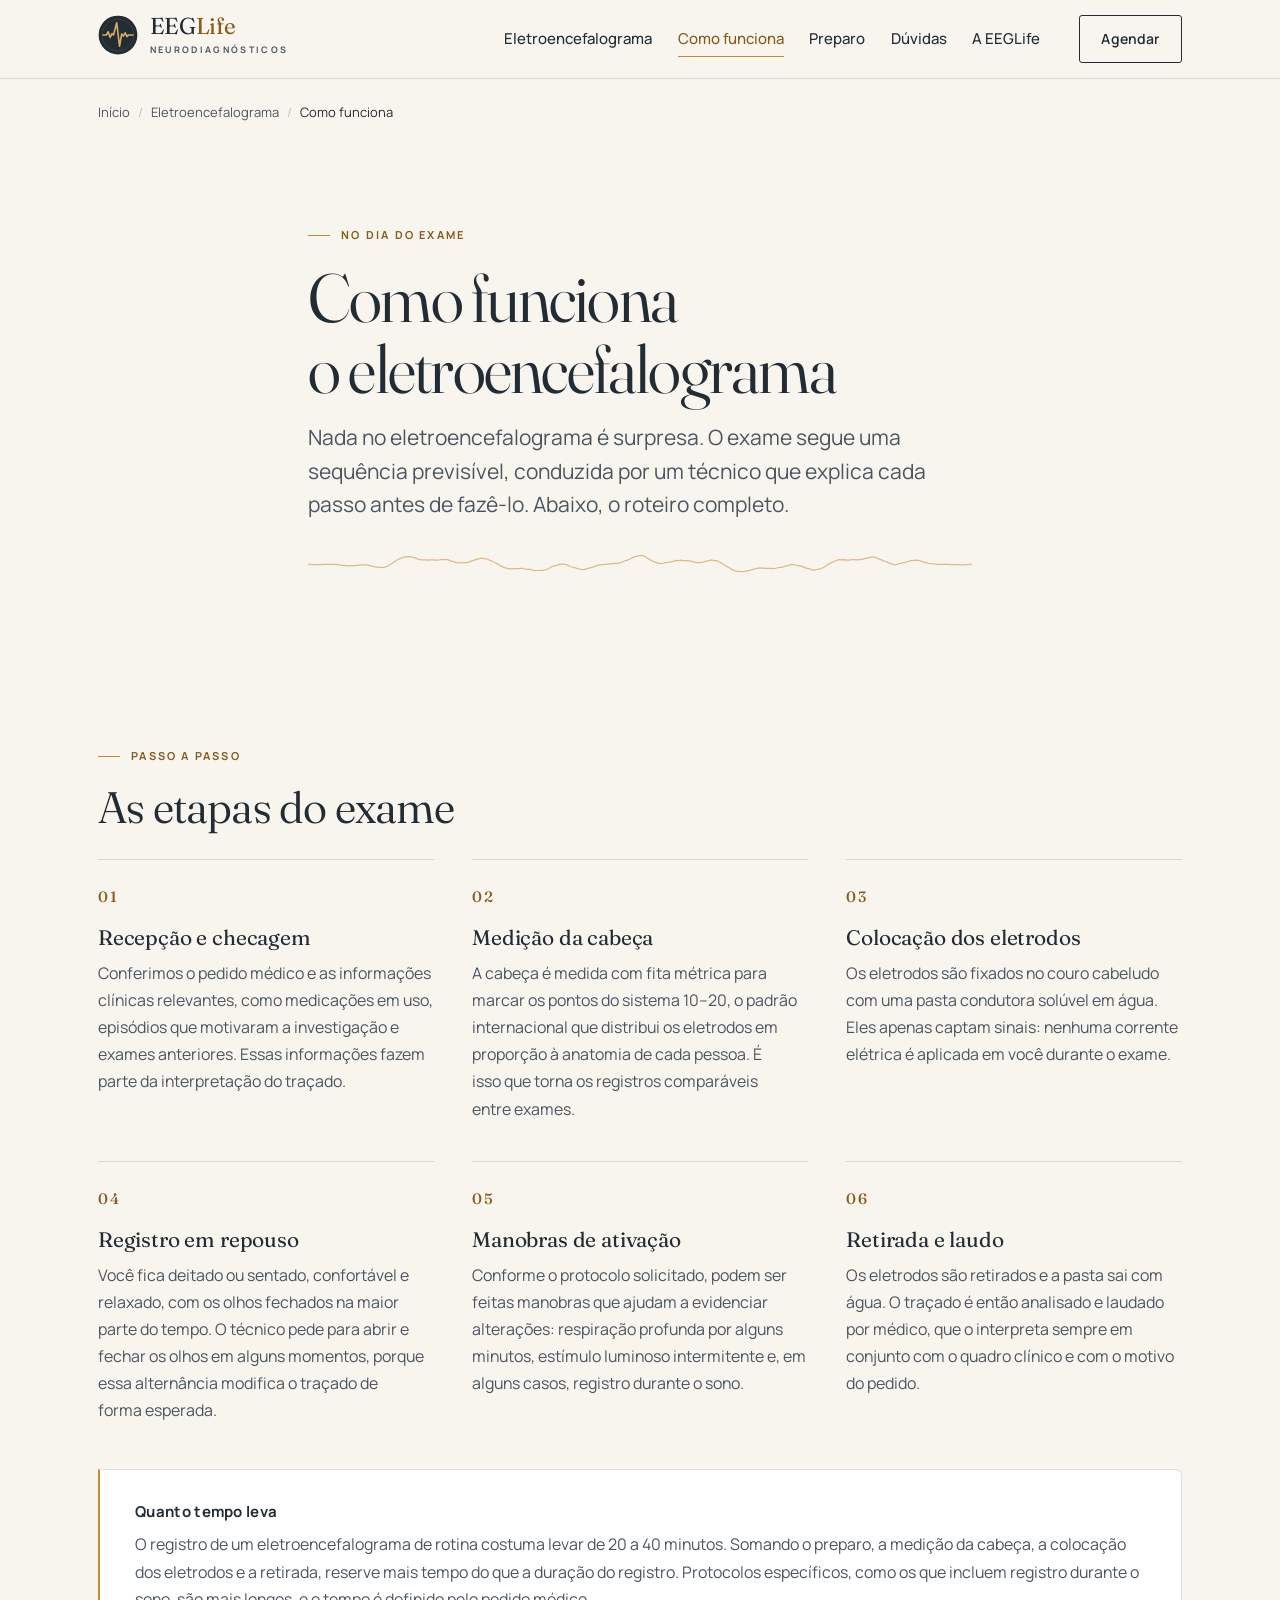
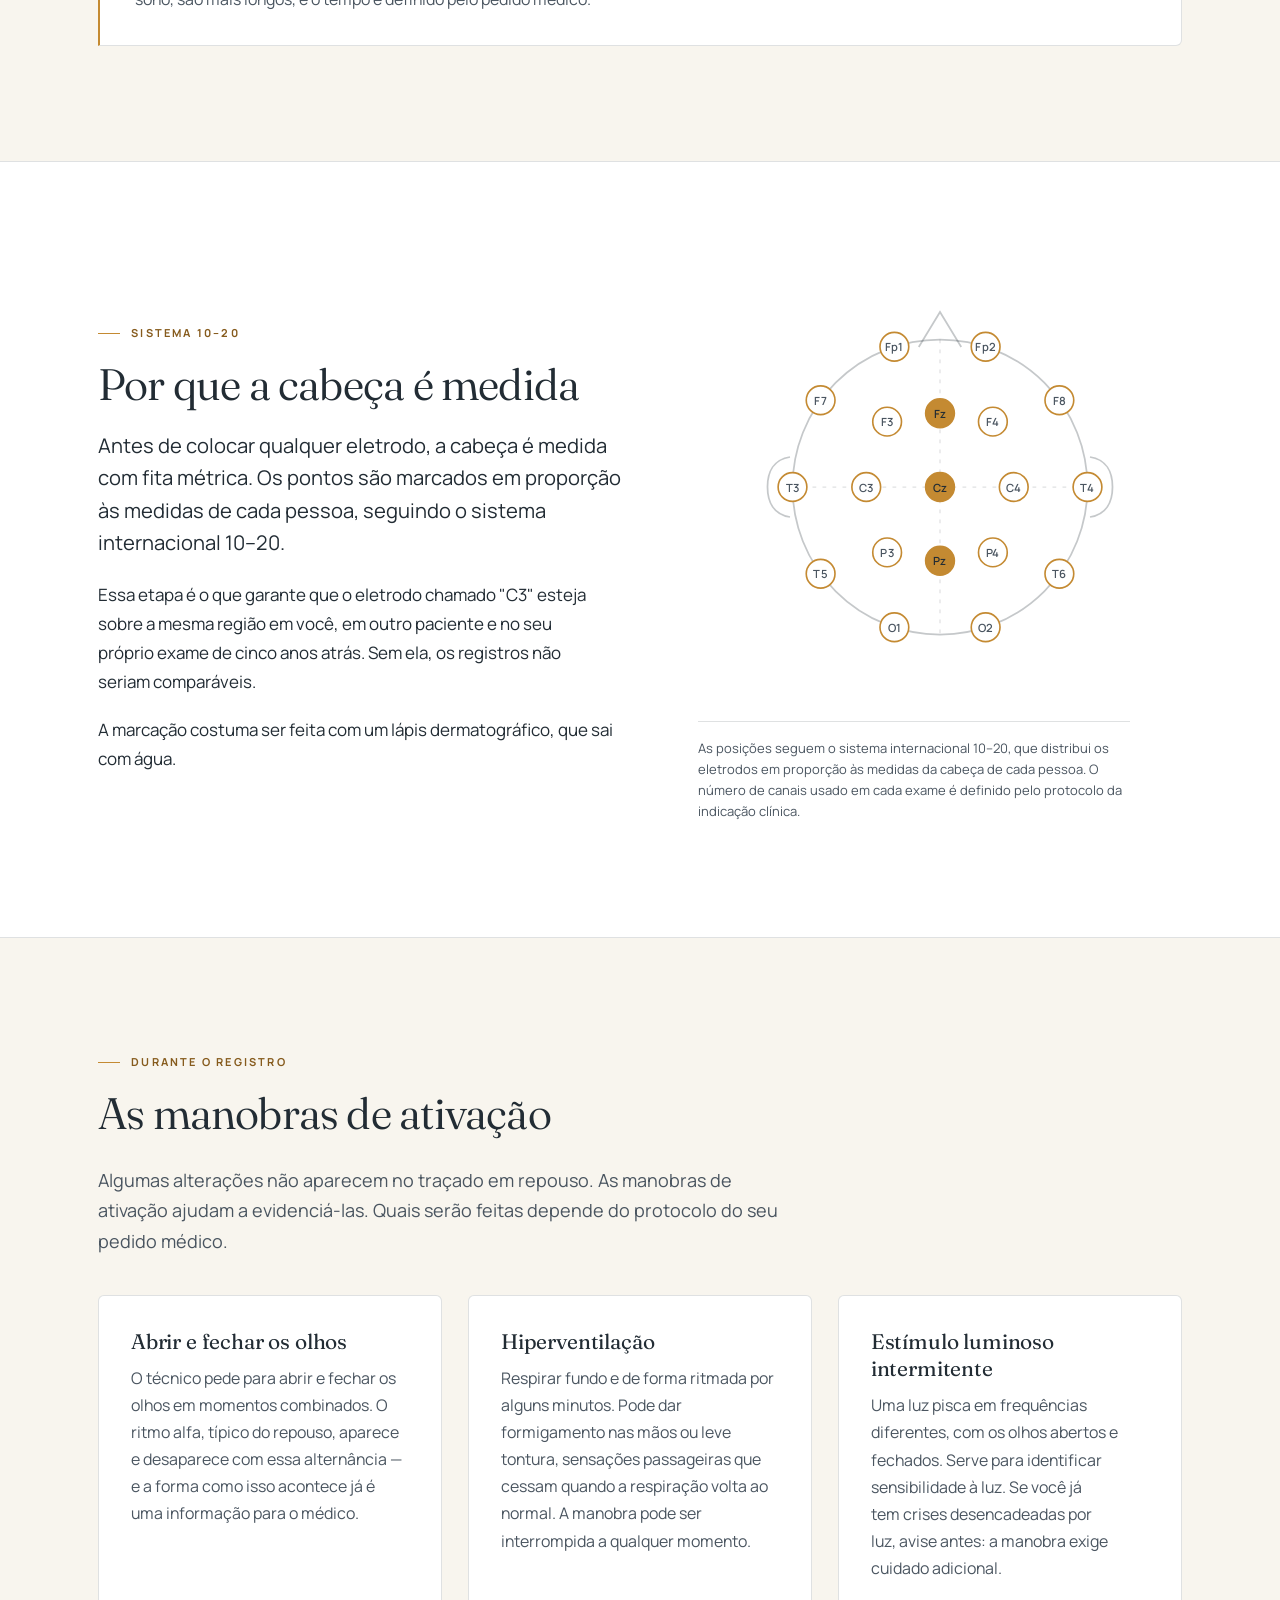
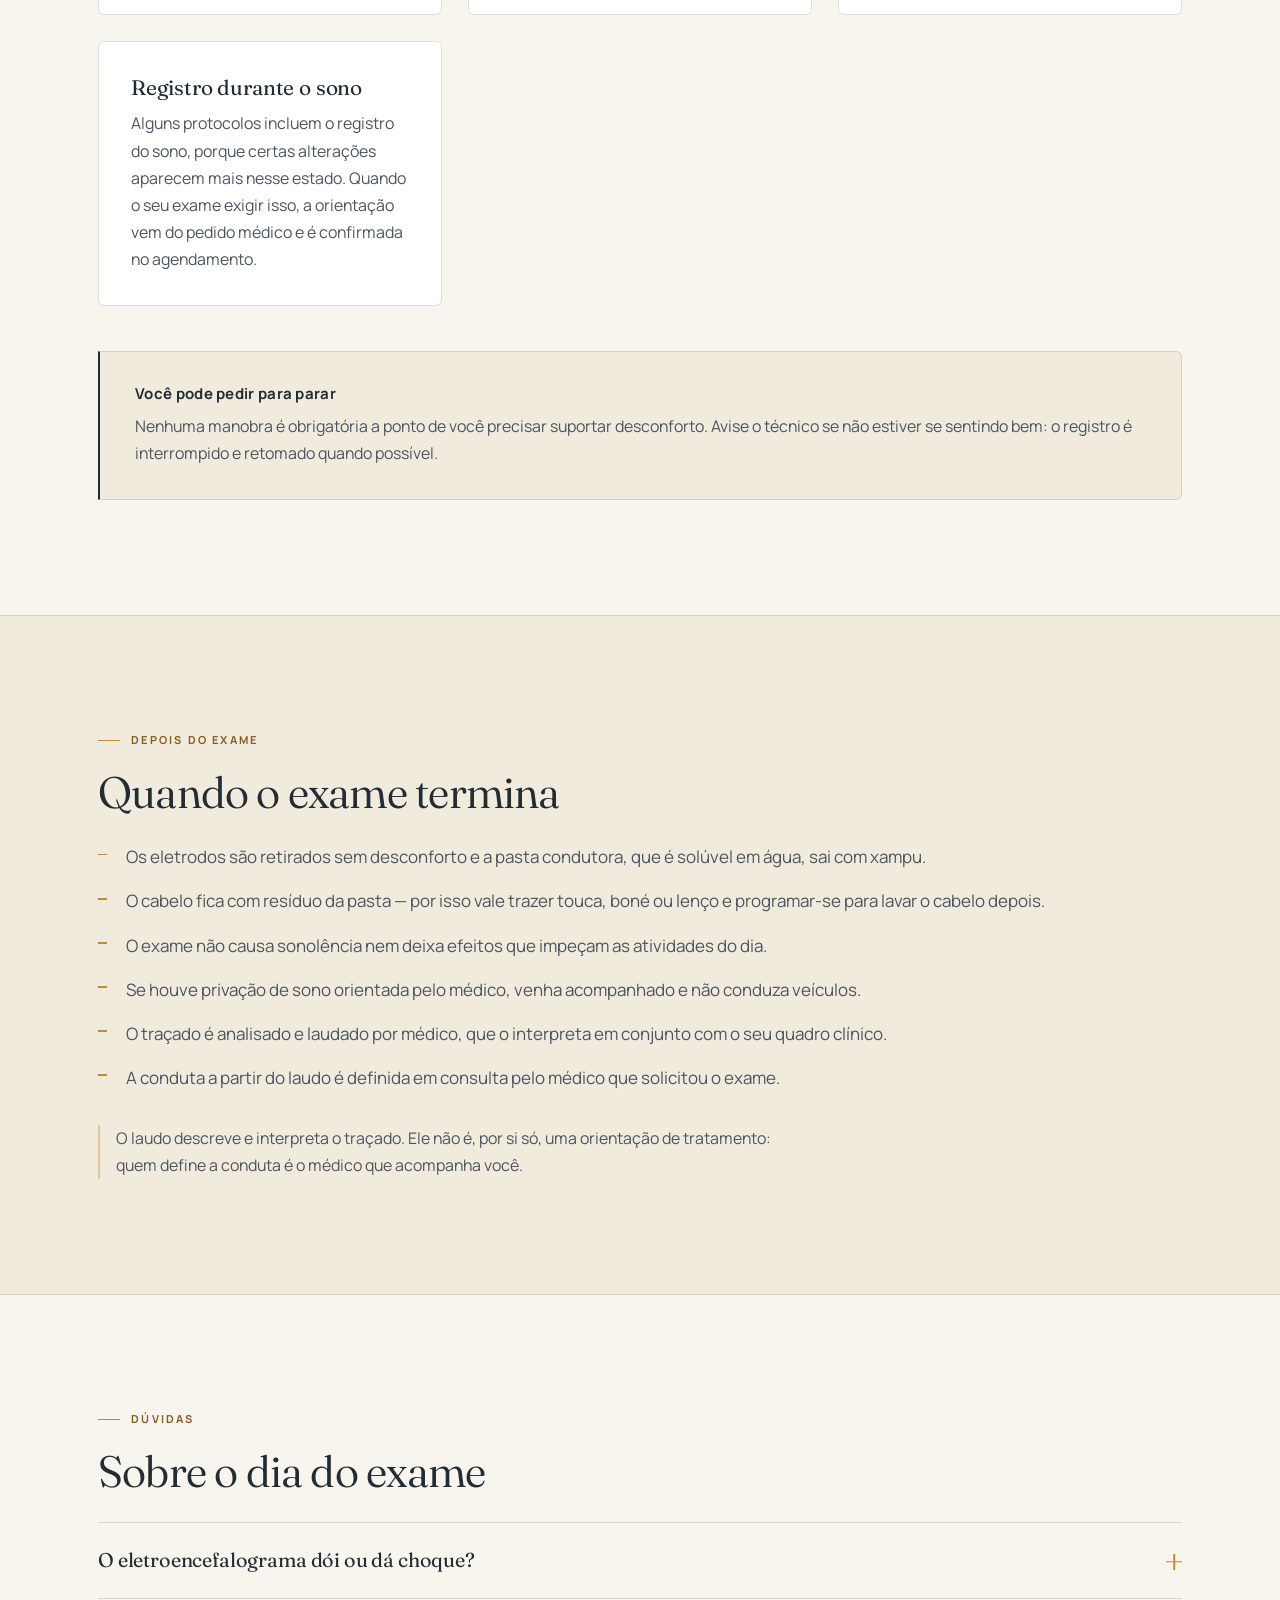
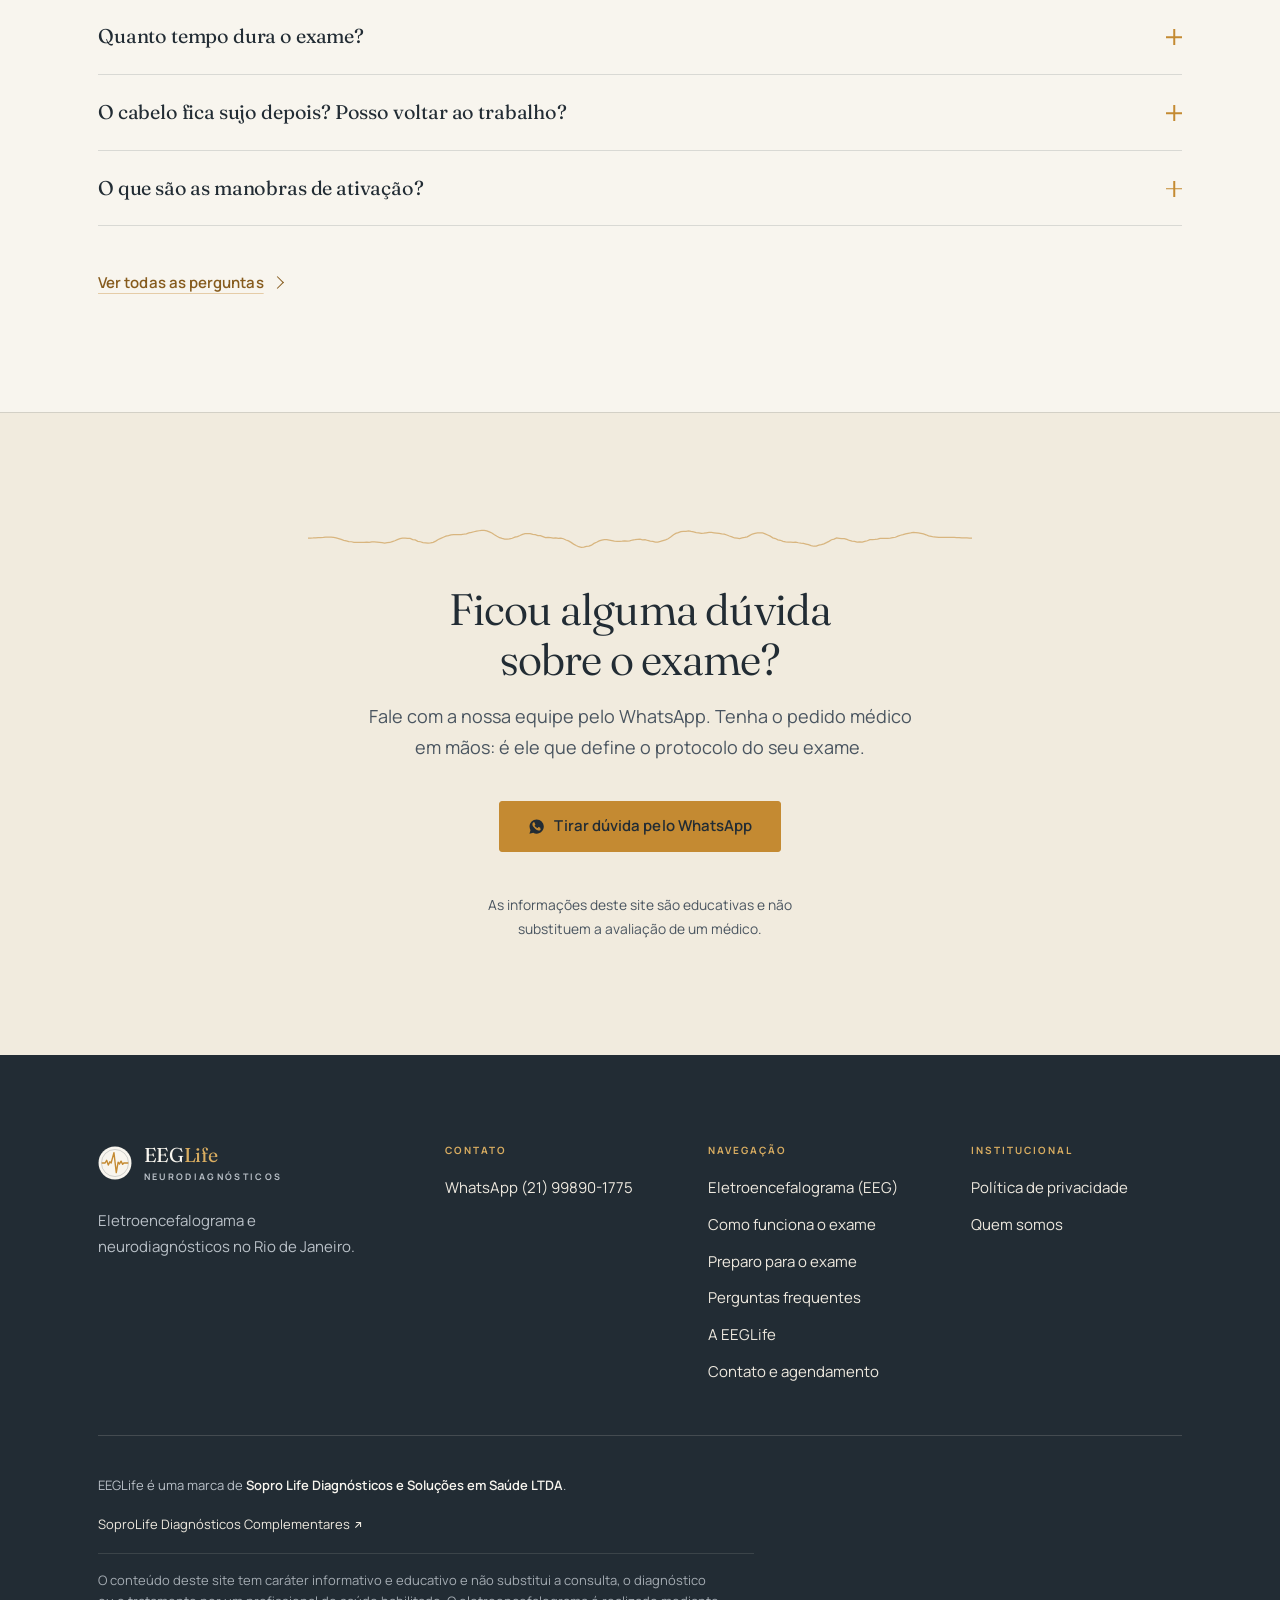
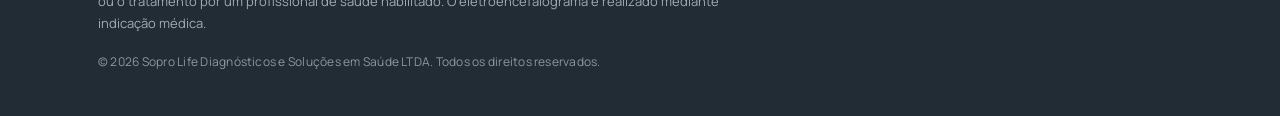
==== como-funciona-o-exame/index.html @ ede0a51c "chore: sincroniza pacote de publicacao (pre-lancamento, 2026-10-18)" ====
<!DOCTYPE html>
<html lang="pt-BR">
<head>
  <meta charset="utf-8"/>
  <!-- Marca que há JavaScript antes da primeira pintura: no celular o menu já
       nasce recolhido, em vez de aparecer empilhado e colapsar depois. Sem
       JavaScript a classe não entra e a navegação fica visível e utilizável. -->
  <script>document.documentElement.className+=' tem-js';</script>
  <meta name="viewport" content="width=device-width, initial-scale=1"/>
  <title>Como funciona o eletroencefalograma, passo a passo | EEGLife</title>
  <meta name="description" content="O que acontece em cada etapa do eletroencefalograma: medição da cabeça, colocação dos eletrodos, registro em repouso, manobras de ativação e laudo médico."/>
  <link rel="canonical" href="https://eeglife.com.br/como-funciona-o-exame/"/>
  <meta name="robots" content="noindex, nofollow"/>
  <!-- Pré-lançamento: ver LANCAMENTO.md para liberar a indexação. -->
  <meta name="theme-color" content="#F8F5EE" media="(prefers-color-scheme: light)"/>
  <meta name="theme-color" content="#1A232A" media="(prefers-color-scheme: dark)"/>

  <meta property="og:type" content="website"/>
  <meta property="og:site_name" content="EEGLife"/>
  <meta property="og:locale" content="pt_BR"/>
  <meta property="og:title" content="Como funciona o eletroencefalograma, passo a passo | EEGLife"/>
  <meta property="og:description" content="O que acontece em cada etapa do eletroencefalograma: medição da cabeça, colocação dos eletrodos, registro em repouso, manobras de ativação e laudo médico."/>
  <meta property="og:url" content="https://eeglife.com.br/como-funciona-o-exame/"/>
  <meta property="og:image" content="https://eeglife.com.br/assets/img/eeglife-og.png"/>
  <meta property="og:image:width" content="1200"/>
  <meta property="og:image:height" content="630"/>
  <meta property="og:image:alt" content="EEGLife — Neurodiagnósticos"/>
  <meta name="twitter:card" content="summary_large_image"/>

  <link rel="icon" href="/assets/img/favicon.svg" type="image/svg+xml"/>
  <link rel="icon" href="/assets/img/favicon-32.png" sizes="32x32" type="image/png"/>
  <link rel="apple-touch-icon" href="/assets/img/apple-touch-icon.png"/>
  <link rel="manifest" href="/site.webmanifest"/>

  <link rel="preload" href="/assets/fonts/fraunces-latin.woff2" as="font" type="font/woff2" crossorigin/>
  <link rel="preload" href="/assets/fonts/manrope-latin.woff2" as="font" type="font/woff2" crossorigin/>
  <link rel="stylesheet" href="/assets/css/eeglife.css"/>
  <script type="application/ld+json">{
  "@context": "https://schema.org",
  "@graph": [
    {
      "@type": "MedicalBusiness",
      "@id": "https://eeglife.com.br/#eeglife",
      "name": "EEGLife",
      "alternateName": "EEGLife Neurodiagnósticos",
      "legalName": "Sopro Life Diagnósticos e Soluções em Saúde LTDA",
      "url": "https://eeglife.com.br/",
      "description": "Eletroencefalograma e neurodiagnósticos no Rio de Janeiro.",
      "medicalSpecialty": "Neurologic",
      "areaServed": {
        "@type": "City",
        "name": "Rio de Janeiro"
      },
      "parentOrganization": {
        "@type": "Organization",
        "name": "Sopro Life Diagnósticos e Soluções em Saúde LTDA",
        "url": "https://soprolife.com.br"
      },
      "availableService": [
        {
          "@type": "MedicalTest",
          "name": "Eletroencefalograma (EEG)",
          "description": "Registro da atividade elétrica do cérebro por meio de eletrodos posicionados no couro cabeludo.",
          "url": "https://eeglife.com.br/eletroencefalograma/"
        }
      ],
      "telephone": "+5521998901775",
      "address": {
        "@type": "PostalAddress",
        "addressLocality": "Rio de Janeiro",
        "addressRegion": "RJ",
        "addressCountry": "BR"
      }
    },
    {
      "@type": "WebSite",
      "@id": "https://eeglife.com.br/#site",
      "name": "EEGLife",
      "url": "https://eeglife.com.br/",
      "inLanguage": "pt-BR",
      "publisher": {
        "@id": "https://eeglife.com.br/#eeglife"
      }
    },
    {
      "@type": "WebPage",
      "@id": "https://eeglife.com.br/como-funciona-o-exame/",
      "url": "https://eeglife.com.br/como-funciona-o-exame/",
      "name": "Como funciona o eletroencefalograma, passo a passo | EEGLife",
      "description": "O que acontece em cada etapa do eletroencefalograma: medição da cabeça, colocação dos eletrodos, registro em repouso, manobras de ativação e laudo médico.",
      "inLanguage": "pt-BR",
      "isPartOf": {
        "@id": "https://eeglife.com.br/#site"
      },
      "about": {
        "@id": "https://eeglife.com.br/#eeglife"
      }
    },
    {
      "@type": "FAQPage",
      "mainEntity": [
        {
          "@type": "Question",
          "name": "O eletroencefalograma dói ou dá choque?",
          "acceptedAnswer": {
            "@type": "Answer",
            "text": "Não. O eletroencefalograma é indolor e não aplica nenhuma corrente elétrica no paciente. Os eletrodos funcionam como microfones muito sensíveis: eles apenas captam a atividade elétrica que o próprio cérebro já produz. A sensação é de ter pequenos discos apoiados no couro cabeludo com uma pasta fria. Não há agulhas, cortes nem radiação."
          }
        },
        {
          "@type": "Question",
          "name": "Quanto tempo dura o exame?",
          "acceptedAnswer": {
            "@type": "Answer",
            "text": "O registro de um eletroencefalograma de rotina costuma levar de 20 a 40 minutos. Como ainda é preciso medir a cabeça, posicionar os eletrodos e retirá-los no fim, reserve um tempo maior do que a duração do registro em si. Protocolos específicos, como os que incluem registro durante o sono, levam mais tempo. A duração do seu exame segue o que foi solicitado no pedido médico."
          }
        },
        {
          "@type": "Question",
          "name": "O cabelo fica sujo depois? Posso voltar ao trabalho?",
          "acceptedAnswer": {
            "@type": "Answer",
            "text": "O cabelo fica com resíduo da pasta condutora, que é solúvel em água e sai com xampu. Muita gente prefere trazer touca, boné ou lenço para a saída e lavar o cabelo em casa. O exame não causa sonolência nem deixa efeitos que impeçam as atividades habituais. A exceção é quando houve privação de sono orientada pelo médico: nesse caso, venha acompanhado e não conduza veículos."
          }
        },
        {
          "@type": "Question",
          "name": "O que são as manobras de ativação?",
          "acceptedAnswer": {
            "@type": "Answer",
            "text": "São procedimentos simples feitos durante o registro para evidenciar alterações que podem não aparecer no traçado em repouso. As mais comuns são abrir e fechar os olhos em momentos combinados, respirar fundo por alguns minutos (hiperventilação) e observar uma luz que pisca em frequências diferentes (estímulo fotônico). Em alguns protocolos, registra-se também o sono. Todas são conduzidas pelo técnico e podem ser interrompidas se você se sentir desconfortável. Se você tem crises desencadeadas por luz, avise antes: a manobra com estímulo luminoso exige cuidado adicional."
          }
        }
      ]
    },
    {
      "@type": "HowTo",
      "name": "Como funciona o eletroencefalograma, passo a passo",
      "description": "O que acontece em cada etapa do eletroencefalograma: medição da cabeça, colocação dos eletrodos, registro em repouso, manobras de ativação e laudo médico.",
      "inLanguage": "pt-BR",
      "url": "https://eeglife.com.br/como-funciona-o-exame/",
      "step": [
        {
          "@type": "HowToStep",
          "position": 1,
          "name": "Recepção e checagem",
          "text": "Conferimos o pedido médico e as informações clínicas relevantes, como medicações em uso, episódios que motivaram a investigação e exames anteriores. Essas informações fazem parte da interpretação do traçado."
        },
        {
          "@type": "HowToStep",
          "position": 2,
          "name": "Medição da cabeça",
          "text": "A cabeça é medida com fita métrica para marcar os pontos do sistema 10–20, o padrão internacional que distribui os eletrodos em proporção à anatomia de cada pessoa. É isso que torna os registros comparáveis entre exames."
        },
        {
          "@type": "HowToStep",
          "position": 3,
          "name": "Colocação dos eletrodos",
          "text": "Os eletrodos são fixados no couro cabeludo com uma pasta condutora solúvel em água. Eles apenas captam sinais: nenhuma corrente elétrica é aplicada em você durante o exame."
        },
        {
          "@type": "HowToStep",
          "position": 4,
          "name": "Registro em repouso",
          "text": "Você fica deitado ou sentado, confortável e relaxado, com os olhos fechados na maior parte do tempo. O técnico pede para abrir e fechar os olhos em alguns momentos, porque essa alternância modifica o traçado de forma esperada."
        },
        {
          "@type": "HowToStep",
          "position": 5,
          "name": "Manobras de ativação",
          "text": "Conforme o protocolo solicitado, podem ser feitas manobras que ajudam a evidenciar alterações: respiração profunda por alguns minutos, estímulo luminoso intermitente e, em alguns casos, registro durante o sono."
        },
        {
          "@type": "HowToStep",
          "position": 6,
          "name": "Retirada e laudo",
          "text": "Os eletrodos são retirados e a pasta sai com água. O traçado é então analisado e laudado por médico, que o interpreta sempre em conjunto com o quadro clínico e com o motivo do pedido."
        }
      ]
    },
    {
      "@type": "BreadcrumbList",
      "itemListElement": [
        {
          "@type": "ListItem",
          "position": 1,
          "name": "Início",
          "item": "https://eeglife.com.br/"
        },
        {
          "@type": "ListItem",
          "position": 2,
          "name": "Eletroencefalograma",
          "item": "https://eeglife.com.br/eletroencefalograma/"
        },
        {
          "@type": "ListItem",
          "position": 3,
          "name": "Como funciona",
          "item": "https://eeglife.com.br/como-funciona-o-exame/"
        }
      ]
    }
  ]
}</script>
</head>
<body class="">
  <a class="pular" href="#conteudo">Pular para o conteúdo</a>
  <header class="cabecalho" data-cabecalho>
  <div class="cabecalho__in wrap">
    <a class="cabecalho__marca" href="/" aria-label="EEGLife — página inicial">
      
<span class="logo">
  <svg class="logo__marca" viewBox="0 0 64 64" aria-hidden="true" focusable="false">
    <circle cx="32" cy="32" r="31" class="logo__disco"/>
    <circle cx="32" cy="32" r="25.5" class="logo__anel"/>
    <path class="logo__tracado"
          d="M8 32h5.4l2.9-5.2 3.1 9.1 2.9-6.1 2.4 2.1L30 12.4 34.4 50l3.5-19.6 2.6 3.4 2.9-5.3 3 6.1 2.2-2.6H56"
          fill="none" stroke-linecap="round" stroke-linejoin="round"/>
  </svg>
  <span class="logo__texto">
    <span class="logo__nome">EEG<em>Life</em></span>
    <span class="logo__sub">Neurodiagnósticos</span>
  </span>
</span>
    </a>
    <button class="nav-toggle" type="button" data-nav-toggle
            aria-controls="nav-principal" aria-expanded="false"
            aria-label="Abrir o menu de navegação">
      <span class="nav-toggle__barras" aria-hidden="true"></span>
      <span data-nav-rotulo>Menu</span>
    </button>
    <nav class="nav" id="nav-principal" aria-label="Navegação principal">
      <a href="/eletroencefalograma/">Eletroencefalograma</a>
<a href="/como-funciona-o-exame/" aria-current="page">Como funciona</a>
<a href="/preparo-para-eletroencefalograma/">Preparo</a>
<a href="/perguntas-frequentes/">Dúvidas</a>
<a href="/sobre/">A EEGLife</a>
      <a class="nav__contato" href="/contato/">Contato</a>
    </nav>
    <a class="cabecalho__cta" href="https://wa.me/5521998901775?text=Ol%C3%A1!%20Gostaria%20de%20verificar%20a%20disponibilidade%20para%20agendar%20um%20eletroencefalograma%20(EEG)%20com%20a%20EEGLife." target="_blank"
         rel="noopener noreferrer" data-eeg-cta="cabecalho">Agendar</a>
  </div>
</header>
  <nav class="trilha" aria-label="Você está em">
    <div class="wrap">
      <ol>
        <li><a href="/">Início</a></li>
<li><a href="/eletroencefalograma/">Eletroencefalograma</a></li>
<li><span aria-current="page">Como funciona</span></li>
      </ol>
    </div>
  </nav>
  <main id="conteudo" tabindex="-1">
<section class="capa">
  <div class="wrap wrap--estreito">
    <p class="eyebrow">No dia do exame</p>
    <h1 class="capa__titulo">Como funciona o eletroencefalograma</h1>
    <p class="capa__texto">
      Nada no eletroencefalograma é surpresa. O exame segue uma sequência
      previsível, conduzida por um técnico que explica cada passo antes de
      fazê-lo. Abaixo, o roteiro completo.
    </p>
    <div class="filete" aria-hidden="true">
    <svg viewBox="0 0 1200 24" preserveAspectRatio="none"
           aria-hidden="true" focusable="false">
      <path d="M0 11 L4.6 11.3 L9.2 11.5 L13.8 11.7 L18.5 11.7 L23.1 11.6 L27.7 11.4 L32.3 11.4 L36.9 11.2 L41.5 11.2 L46.2 11.3 L50.8 11.4 L55.4 11.9 L60 12.2 L64.6 12.4 L69.2 12.6 L73.8 13 L78.5 12.8 L83.1 12.6 L87.7 12.4 L92.3 12.1 L96.9 11.8 L101.5 11.8 L106.2 11.9 L110.8 12.6 L115.4 13.3 L120 14 L124.6 14.2 L129.2 14.7 L133.8 14.9 L138.5 14.4 L143.1 13.5 L147.7 11.8 L152.3 10.1 L156.9 8.2 L161.5 6.3 L166.2 5.1 L170.8 4 L175.4 3.2 L180 3.2 L184.6 2.7 L189.2 3.6 L193.8 4.3 L198.5 5.5 L203.1 6.2 L207.7 6.3 L212.3 6.4 L216.9 6.7 L221.5 6.5 L226.2 6.5 L230.8 6.6 L235.4 6.8 L240 6.1 L244.6 6.1 L249.2 6 L253.8 6.5 L258.5 7.8 L263.1 8.3 L267.7 9.4 L272.3 9.6 L276.9 9.7 L281.5 9.4 L286.2 9.3 L290.8 8.9 L295.4 7.5 L300 7 L304.6 5.7 L309.2 5.2 L313.8 4.5 L318.5 5.1 L323.1 5.2 L327.7 6.7 L332.3 7.7 L336.9 9.3 L341.5 10.5 L346.2 12.2 L350.8 13.7 L355.4 14.8 L360 15.6 L364.6 16.3 L369.2 16.2 L373.8 16 L378.5 15.9 L383.1 15.8 L387.7 15.8 L392.3 16.5 L396.9 16.8 L401.5 16.9 L406.2 17.6 L410.8 18.1 L415.4 18 L420 17.9 L424.6 17.9 L429.2 17.2 L433.8 16.4 L438.5 14.5 L443.1 13.3 L447.7 12.7 L452.3 11.8 L456.9 11 L461.5 11 L466.2 11.5 L470.8 12.6 L475.4 13.9 L480 14.6 L484.6 15.5 L489.2 16.2 L493.8 16.8 L498.5 17 L503.1 16.2 L507.7 15.5 L512.3 14.8 L516.9 14.1 L521.5 12.7 L526.2 11.8 L530.8 11.8 L535.4 11.2 L540 11.3 L544.6 10.7 L549.2 10.7 L553.8 10.3 L558.5 10.1 L563.1 9.7 L567.7 9 L572.3 7.6 L576.9 6.7 L581.5 5.7 L586.2 4 L590.8 2.8 L595.4 2.4 L600 1.8 L604.6 1.9 L609.2 2.9 L613.8 4.7 L618.5 6.4 L623.1 7.9 L627.7 9.1 L632.3 9.7 L636.9 10.5 L641.5 10.1 L646.2 9.4 L650.8 9.1 L655.4 8.7 L660 8.1 L664.6 6.9 L669.2 7.1 L673.8 6.8 L678.5 7.1 L683.1 7.3 L687.7 7.5 L692.3 7.8 L696.9 8.6 L701.5 9.3 L706.2 9.2 L710.8 9.3 L715.4 8.7 L720 7.8 L724.6 7.2 L729.2 6.4 L733.8 7.1 L738.5 7.2 L743.1 8.4 L747.7 10 L752.3 12 L756.9 13.8 L761.5 15 L766.2 17 L770.8 18 L775.4 19 L780 19 L784.6 19.1 L789.2 19 L793.8 18.4 L798.5 17.8 L803.1 17 L807.7 16.2 L812.3 15.4 L816.9 15.2 L821.5 15.5 L826.2 15.8 L830.8 15.8 L835.4 15.7 L840 16 L844.6 15.7 L849.2 15 L853.8 14.5 L858.5 14.2 L863.1 13 L867.7 12.6 L872.3 11.7 L876.9 11.7 L881.5 12 L886.2 12.6 L890.8 13.3 L895.4 14 L900 15.4 L904.6 15.9 L909.2 16.8 L913.8 17.7 L918.5 16.9 L923.1 16.6 L927.7 15.8 L932.3 14.5 L936.9 12.6 L941.5 10.8 L946.2 9.2 L950.8 8.2 L955.4 6.8 L960 6.2 L964.6 6.3 L969.2 6.2 L973.8 6.6 L978.5 6.8 L983.1 6.2 L987.7 6.2 L992.3 6.3 L996.9 6.1 L1001.5 5.9 L1006.2 5 L1010.8 4.3 L1015.4 3.7 L1020 3.3 L1024.6 3.5 L1029.2 4.7 L1033.8 5.8 L1038.5 6.9 L1043.1 8.2 L1047.7 9.2 L1052.3 10.3 L1056.9 11.4 L1061.5 11.8 L1066.2 11.1 L1070.8 10.1 L1075.4 9.7 L1080 9 L1084.6 8.4 L1089.2 7.3 L1093.8 7 L1098.5 6.8 L1103.1 6.9 L1107.7 7.8 L1112.3 8.8 L1116.9 9.3 L1121.5 10.2 L1126.2 10.6 L1130.8 10.9 L1135.4 11 L1140 11.3 L1144.6 11.4 L1149.2 11.2 L1153.8 11.1 L1158.5 11.3 L1163.1 11.5 L1167.7 11.5 L1172.3 11.7 L1176.9 11.7 L1181.5 11.8 L1186.2 11.7 L1190.8 11.5 L1195.4 11.3 L1200 11" fill="none" stroke="currentColor" stroke-width="1.25"
        stroke-linecap="round" vector-effect="non-scaling-stroke"/>
    </svg>
  </div>
  </div>
</section>
<section id="etapas" class="secao ">
    <div class="wrap wrap--normal">
      <p class="eyebrow">Passo a passo</p>
<h2 class="secao__titulo">As etapas do exame</h2>
      <ol class="passos">
    <li class="passo">
        <span class="passo__num" aria-hidden="true">01</span>
        <h3 class="passo__titulo">Recepção e checagem</h3>
        <p class="passo__texto">Conferimos o pedido médico e as informações clínicas relevantes, como medicações em uso, episódios que motivaram a investigação e exames anteriores. Essas informações fazem parte da interpretação do traçado.</p>
      </li>
<li class="passo">
        <span class="passo__num" aria-hidden="true">02</span>
        <h3 class="passo__titulo">Medição da cabeça</h3>
        <p class="passo__texto">A cabeça é medida com fita métrica para marcar os pontos do sistema 10–20, o padrão internacional que distribui os eletrodos em proporção à anatomia de cada pessoa. É isso que torna os registros comparáveis entre exames.</p>
      </li>
<li class="passo">
        <span class="passo__num" aria-hidden="true">03</span>
        <h3 class="passo__titulo">Colocação dos eletrodos</h3>
        <p class="passo__texto">Os eletrodos são fixados no couro cabeludo com uma pasta condutora solúvel em água. Eles apenas captam sinais: nenhuma corrente elétrica é aplicada em você durante o exame.</p>
      </li>
<li class="passo">
        <span class="passo__num" aria-hidden="true">04</span>
        <h3 class="passo__titulo">Registro em repouso</h3>
        <p class="passo__texto">Você fica deitado ou sentado, confortável e relaxado, com os olhos fechados na maior parte do tempo. O técnico pede para abrir e fechar os olhos em alguns momentos, porque essa alternância modifica o traçado de forma esperada.</p>
      </li>
<li class="passo">
        <span class="passo__num" aria-hidden="true">05</span>
        <h3 class="passo__titulo">Manobras de ativação</h3>
        <p class="passo__texto">Conforme o protocolo solicitado, podem ser feitas manobras que ajudam a evidenciar alterações: respiração profunda por alguns minutos, estímulo luminoso intermitente e, em alguns casos, registro durante o sono.</p>
      </li>
<li class="passo">
        <span class="passo__num" aria-hidden="true">06</span>
        <h3 class="passo__titulo">Retirada e laudo</h3>
        <p class="passo__texto">Os eletrodos são retirados e a pasta sai com água. O traçado é então analisado e laudado por médico, que o interpreta sempre em conjunto com o quadro clínico e com o motivo do pedido.</p>
      </li>
  </ol>
<div class="nota-destaque">
        <h3 class="nota-destaque__titulo">Quanto tempo leva</h3>
        <p>O registro de um eletroencefalograma de rotina costuma levar de 20 a 40 minutos. Somando o preparo, a medição da cabeça, a colocação dos eletrodos e a retirada, reserve mais tempo do que a duração do registro. Protocolos específicos, como os que incluem registro durante o sono, são mais longos, e o tempo é definido pelo pedido médico.</p>
      </div>
    </div>
  </section>
<section class="secao secao--claro">
    <div class="wrap wrap--normal">
      
      <div class="duas-colunas">
      <div class="duas-colunas__texto">
        <p class="eyebrow">Sistema 10–20</p>
        <h2 class="secao__titulo">Por que a cabeça é medida</h2>
        <p class="texto-guia">
          Antes de colocar qualquer eletrodo, a cabeça é medida com fita
          métrica. Os pontos são marcados em proporção às medidas de cada
          pessoa, seguindo o sistema internacional 10–20.
        </p>
        <p>
          Essa etapa é o que garante que o eletrodo chamado "C3" esteja sobre a
          mesma região em você, em outro paciente e no seu próprio exame de
          cinco anos atrás. Sem ela, os registros não seriam comparáveis.
        </p>
        <p>
          A marcação costuma ser feita com um lápis dermatográfico, que sai com
          água.
        </p>
      </div>
      <div class="duas-colunas__arte"><figure class="ilustracao ilustracao--cabeca">
    <svg viewBox="0 0 320 336" role="img"
         aria-labelledby="diag-eletrodos-titulo diag-eletrodos-desc">
      <title id="diag-eletrodos-titulo">Sistema 10–20 de colocação de eletrodos</title>
      <desc id="diag-eletrodos-desc">Vista superior da cabeça, com o nariz acima e as orelhas nas laterais, mostrando as dezenove posições de eletrodo do padrão internacional 10–20: Fp1, Fp2, F7, F3, Fz, F4, F8, T3, C3, Cz, C4, T4, T5, P3, Pz, P4, T6, O1 e O2.</desc>
      <!-- nariz -->
      <path class="cabeca__traco" d="M143 56 L160 28 L177 56" fill="none"/>
      <!-- orelhas -->
      <path class="cabeca__traco" d="M40 144
            c-13 2 -18 12 -18 24 c0 12 5 22 18 24" fill="none"/>
      <path class="cabeca__traco" d="M280 144
            c13 2 18 12 18 24 c0 12 -5 22 -18 24" fill="none"/>
      <!-- couro cabeludo -->
      <circle class="cabeca__traco" cx="160" cy="168" r="118" fill="none"/>
      <!-- linhas de referência sagital e coronal -->
      <line class="cabeca__eixo" x1="160" y1="50" x2="160" y2="286"/>
      <line class="cabeca__eixo" x1="42" y1="168" x2="278" y2="168"/>
      <g class="eletrodo">
      <circle cx="123.5" cy="55.8" r="11.5"/>
      <text x="123.5" y="59.4" text-anchor="middle">Fp1</text>
    </g>
<g class="eletrodo">
      <circle cx="196.5" cy="55.8" r="11.5"/>
      <text x="196.5" y="59.4" text-anchor="middle">Fp2</text>
    </g>
<g class="eletrodo">
      <circle cx="64.5" cy="98.6" r="11.5"/>
      <text x="64.5" y="102.2" text-anchor="middle">F7</text>
    </g>
<g class="eletrodo">
      <circle cx="117.7" cy="115.7" r="11.5"/>
      <text x="117.7" y="119.3" text-anchor="middle">F3</text>
    </g>
<g class="eletrodo eletrodo--eixo">
      <circle cx="160.0" cy="109.0" r="11.5"/>
      <text x="160.0" y="112.6" text-anchor="middle">Fz</text>
    </g>
<g class="eletrodo">
      <circle cx="202.3" cy="115.7" r="11.5"/>
      <text x="202.3" y="119.3" text-anchor="middle">F4</text>
    </g>
<g class="eletrodo">
      <circle cx="255.5" cy="98.6" r="11.5"/>
      <text x="255.5" y="102.2" text-anchor="middle">F8</text>
    </g>
<g class="eletrodo">
      <circle cx="42.0" cy="168.0" r="11.5"/>
      <text x="42.0" y="171.6" text-anchor="middle">T3</text>
    </g>
<g class="eletrodo">
      <circle cx="101.0" cy="168.0" r="11.5"/>
      <text x="101.0" y="171.6" text-anchor="middle">C3</text>
    </g>
<g class="eletrodo eletrodo--eixo">
      <circle cx="160.0" cy="168.0" r="11.5"/>
      <text x="160.0" y="171.6" text-anchor="middle">Cz</text>
    </g>
<g class="eletrodo">
      <circle cx="219.0" cy="168.0" r="11.5"/>
      <text x="219.0" y="171.6" text-anchor="middle">C4</text>
    </g>
<g class="eletrodo">
      <circle cx="278.0" cy="168.0" r="11.5"/>
      <text x="278.0" y="171.6" text-anchor="middle">T4</text>
    </g>
<g class="eletrodo">
      <circle cx="64.5" cy="237.4" r="11.5"/>
      <text x="64.5" y="241.0" text-anchor="middle">T5</text>
    </g>
<g class="eletrodo">
      <circle cx="117.7" cy="220.3" r="11.5"/>
      <text x="117.7" y="223.9" text-anchor="middle">P3</text>
    </g>
<g class="eletrodo eletrodo--eixo">
      <circle cx="160.0" cy="227.0" r="11.5"/>
      <text x="160.0" y="230.6" text-anchor="middle">Pz</text>
    </g>
<g class="eletrodo">
      <circle cx="202.3" cy="220.3" r="11.5"/>
      <text x="202.3" y="223.9" text-anchor="middle">P4</text>
    </g>
<g class="eletrodo">
      <circle cx="255.5" cy="237.4" r="11.5"/>
      <text x="255.5" y="241.0" text-anchor="middle">T6</text>
    </g>
<g class="eletrodo">
      <circle cx="123.5" cy="280.2" r="11.5"/>
      <text x="123.5" y="283.8" text-anchor="middle">O1</text>
    </g>
<g class="eletrodo">
      <circle cx="196.5" cy="280.2" r="11.5"/>
      <text x="196.5" y="283.8" text-anchor="middle">O2</text>
    </g>
    </svg>
    <figcaption>
      As posições seguem o sistema internacional 10–20, que distribui os
      eletrodos em proporção às medidas da cabeça de cada pessoa. O número de
      canais usado em cada exame é definido pelo protocolo da indicação clínica.
    </figcaption>
  </figure></div>
    </div>
    </div>
  </section>
<section id="manobras" class="secao ">
    <div class="wrap wrap--normal">
      <p class="eyebrow">Durante o registro</p>
<h2 class="secao__titulo">As manobras de ativação</h2>
<p class="secao__intro">Algumas alterações não aparecem no traçado em repouso. As manobras de ativação ajudam a evidenciá-las. Quais serão feitas depende do protocolo do seu pedido médico.</p>
      <div class="manobras"><article class="manobra">
            <h3 class="manobra__titulo">Abrir e fechar os olhos</h3>
            <p class="manobra__texto">O técnico pede para abrir e fechar os olhos em momentos combinados. O ritmo alfa, típico do repouso, aparece e desaparece com essa alternância — e a forma como isso acontece já é uma informação para o médico.</p>
          </article>
<article class="manobra">
            <h3 class="manobra__titulo">Hiperventilação</h3>
            <p class="manobra__texto">Respirar fundo e de forma ritmada por alguns minutos. Pode dar formigamento nas mãos ou leve tontura, sensações passageiras que cessam quando a respiração volta ao normal. A manobra pode ser interrompida a qualquer momento.</p>
          </article>
<article class="manobra">
            <h3 class="manobra__titulo">Estímulo luminoso intermitente</h3>
            <p class="manobra__texto">Uma luz pisca em frequências diferentes, com os olhos abertos e fechados. Serve para identificar sensibilidade à luz. Se você já tem crises desencadeadas por luz, avise antes: a manobra exige cuidado adicional.</p>
          </article>
<article class="manobra">
            <h3 class="manobra__titulo">Registro durante o sono</h3>
            <p class="manobra__texto">Alguns protocolos incluem o registro do sono, porque certas alterações aparecem mais nesse estado. Quando o seu exame exigir isso, a orientação vem do pedido médico e é confirmada no agendamento.</p>
          </article></div>
<div class="nota-destaque nota-destaque--atencao">
        <h3 class="nota-destaque__titulo">Você pode pedir para parar</h3>
        <p>
          Nenhuma manobra é obrigatória a ponto de você precisar suportar
          desconforto. Avise o técnico se não estiver se sentindo bem: o
          registro é interrompido e retomado quando possível.
        </p>
      </div>
    </div>
  </section>
<section class="secao secao--areia">
    <div class="wrap wrap--normal">
      <p class="eyebrow">Depois do exame</p>
<h2 class="secao__titulo">Quando o exame termina</h2>
      <ul class="pontos ">
    <li>Os eletrodos são retirados sem desconforto e a pasta condutora, que é solúvel em água, sai com xampu.</li>
<li>O cabelo fica com resíduo da pasta — por isso vale trazer touca, boné ou lenço e programar-se para lavar o cabelo depois.</li>
<li>O exame não causa sonolência nem deixa efeitos que impeçam as atividades do dia.</li>
<li>Se houve privação de sono orientada pelo médico, venha acompanhado e não conduza veículos.</li>
<li>O traçado é analisado e laudado por médico, que o interpreta em conjunto com o seu quadro clínico.</li>
<li>A conduta a partir do laudo é definida em consulta pelo médico que solicitou o exame.</li>
  </ul>
<p class="secao__nota">
        O laudo descreve e interpreta o traçado. Ele não é, por si só, uma
        orientação de tratamento: quem define a conduta é o médico que acompanha
        você.
      </p>
    </div>
  </section>
<section class="secao ">
    <div class="wrap wrap--normal">
      <p class="eyebrow">Dúvidas</p>
<h2 class="secao__titulo">Sobre o dia do exame</h2>
      <div class="faq">
    <details class="faq__item" id="faq-o-eletroencefalograma-doi-ou-da-choque">
        <summary class="faq__pergunta">
          <h3 class="faq__titulo">O eletroencefalograma dói ou dá choque?</h3>
          <span class="faq__sinal" aria-hidden="true"></span>
        </summary>
        <div class="faq__resposta"><p>Não. O eletroencefalograma é indolor e não aplica nenhuma corrente elétrica no paciente. Os eletrodos funcionam como microfones muito sensíveis: eles apenas captam a atividade elétrica que o próprio cérebro já produz.</p>
<p>A sensação é de ter pequenos discos apoiados no couro cabeludo com uma pasta fria. Não há agulhas, cortes nem radiação.</p></div>
      </details>
<details class="faq__item" id="faq-quanto-tempo-dura-o-exame">
        <summary class="faq__pergunta">
          <h3 class="faq__titulo">Quanto tempo dura o exame?</h3>
          <span class="faq__sinal" aria-hidden="true"></span>
        </summary>
        <div class="faq__resposta"><p>O registro de um eletroencefalograma de rotina costuma levar de 20 a 40 minutos. Como ainda é preciso medir a cabeça, posicionar os eletrodos e retirá-los no fim, reserve um tempo maior do que a duração do registro em si.</p>
<p>Protocolos específicos, como os que incluem registro durante o sono, levam mais tempo. A duração do seu exame segue o que foi solicitado no pedido médico.</p></div>
      </details>
<details class="faq__item" id="faq-o-cabelo-fica-sujo-depois-posso-voltar-ao-trabalho">
        <summary class="faq__pergunta">
          <h3 class="faq__titulo">O cabelo fica sujo depois? Posso voltar ao trabalho?</h3>
          <span class="faq__sinal" aria-hidden="true"></span>
        </summary>
        <div class="faq__resposta"><p>O cabelo fica com resíduo da pasta condutora, que é solúvel em água e sai com xampu. Muita gente prefere trazer touca, boné ou lenço para a saída e lavar o cabelo em casa.</p>
<p>O exame não causa sonolência nem deixa efeitos que impeçam as atividades habituais. A exceção é quando houve privação de sono orientada pelo médico: nesse caso, venha acompanhado e não conduza veículos.</p></div>
      </details>
<details class="faq__item" id="faq-o-que-sao-as-manobras-de-ativacao">
        <summary class="faq__pergunta">
          <h3 class="faq__titulo">O que são as manobras de ativação?</h3>
          <span class="faq__sinal" aria-hidden="true"></span>
        </summary>
        <div class="faq__resposta"><p>São procedimentos simples feitos durante o registro para evidenciar alterações que podem não aparecer no traçado em repouso.</p>
<p>As mais comuns são abrir e fechar os olhos em momentos combinados, respirar fundo por alguns minutos (hiperventilação) e observar uma luz que pisca em frequências diferentes (estímulo fotônico). Em alguns protocolos, registra-se também o sono.</p>
<p>Todas são conduzidas pelo técnico e podem ser interrompidas se você se sentir desconfortável. Se você tem crises desencadeadas por luz, avise antes: a manobra com estímulo luminoso exige cuidado adicional.</p></div>
      </details>
  </div>
<p class="secao__acao"><a class="btn btn--texto" href="/perguntas-frequentes/">Ver todas as perguntas</a></p>
    </div>
  </section>
<section id="contato" class="secao secao--chamada">
    <div class="wrap wrap--estreito">
      <div class="chamada">
        <div class="filete" aria-hidden="true">
    <svg viewBox="0 0 1200 24" preserveAspectRatio="none"
           aria-hidden="true" focusable="false">
      <path d="M0 11 L4.6 11 L9.2 10.9 L13.8 10.7 L18.5 10.5 L23.1 10.4 L27.7 10.3 L32.3 10 L36.9 9.9 L41.5 10 L46.2 10.2 L50.8 10.7 L55.4 11.5 L60 12.4 L64.6 13.4 L69.2 14.1 L73.8 14.8 L78.5 15 L83.1 15.6 L87.7 15.8 L92.3 15.8 L96.9 15.8 L101.5 15.6 L106.2 15.5 L110.8 15.6 L115.4 15.1 L120 15.2 L124.6 15.4 L129.2 15.6 L133.8 16 L138.5 16.4 L143.1 16 L147.7 15.8 L152.3 14.8 L156.9 13.9 L161.5 12.7 L166.2 11.7 L170.8 11.1 L175.4 11.1 L180 11.2 L184.6 11.4 L189.2 12.6 L193.8 13 L198.5 14.5 L203.1 15 L207.7 16 L212.3 16.2 L216.9 16.6 L221.5 16.3 L226.2 15.7 L230.8 14.3 L235.4 12.6 L240 11.3 L244.6 10.1 L249.2 8.9 L253.8 8.3 L258.5 7.4 L263.1 7.2 L267.7 7.2 L272.3 7.3 L276.9 7.2 L281.5 6.8 L286.2 6.3 L290.8 5.4 L295.4 4.8 L300 4.1 L304.6 3.4 L309.2 3 L313.8 2.7 L318.5 2.7 L323.1 3.1 L327.7 4.2 L332.3 5.4 L336.9 7.3 L341.5 9 L346.2 10.6 L350.8 11.4 L355.4 12 L360 12 L364.6 11.8 L369.2 11.2 L373.8 9.9 L378.5 9.3 L383.1 8.2 L387.7 6.9 L392.3 6.2 L396.9 6.1 L401.5 6.2 L406.2 7 L410.8 7.3 L415.4 8.2 L420 8.4 L424.6 9.4 L429.2 10.4 L433.8 10.2 L438.5 10.6 L443.1 11 L447.7 10.8 L452.3 11.3 L456.9 11.1 L461.5 11.7 L466.2 13.1 L470.8 14.1 L475.4 15.7 L480 17.6 L484.6 19.1 L489.2 20.4 L493.8 21.2 L498.5 20.8 L503.1 20.1 L507.7 19.8 L512.3 18.7 L516.9 16.8 L521.5 15.6 L526.2 14.1 L530.8 13.2 L535.4 12.7 L540 12.8 L544.6 13.3 L549.2 13.8 L553.8 14.3 L558.5 14.6 L563.1 14.5 L567.7 14.3 L572.3 14 L576.9 14.3 L581.5 14.1 L586.2 13.1 L590.8 12.8 L595.4 12.3 L600 12.2 L604.6 12.9 L609.2 12.6 L613.8 13.6 L618.5 14.3 L623.1 14.6 L627.7 15.5 L632.3 15.3 L636.9 14.6 L641.5 13.7 L646.2 12.9 L650.8 11.7 L655.4 9.9 L660 7.6 L664.6 5.9 L669.2 5.1 L673.8 4 L678.5 3.8 L683.1 3.6 L687.7 3.2 L692.3 3.8 L696.9 4.3 L701.5 5.1 L706.2 5.4 L710.8 5.9 L715.4 5.6 L720 5.2 L724.6 4.9 L729.2 4.9 L733.8 5.2 L738.5 5.5 L743.1 5.8 L747.7 6.3 L752.3 6.7 L756.9 7.6 L761.5 8.7 L766.2 9.7 L770.8 10.9 L775.4 11.1 L780 11.5 L784.6 10.8 L789.2 10.3 L793.8 9.6 L798.5 8.1 L803.1 6.6 L807.7 5.8 L812.3 5.4 L816.9 5.3 L821.5 5.4 L826.2 6.4 L830.8 7.6 L835.4 8.9 L840 10.7 L844.6 11.5 L849.2 13 L853.8 13.4 L858.5 14.5 L863.1 15.2 L867.7 15.5 L872.3 15.4 L876.9 15.6 L881.5 15.5 L886.2 16.1 L890.8 16.6 L895.4 16.8 L900 17.5 L904.6 18.2 L909.2 19.2 L913.8 19.9 L918.5 19.7 L923.1 18.6 L927.7 18.1 L932.3 17.3 L936.9 16 L941.5 14.6 L946.2 12.8 L950.8 12.2 L955.4 10.9 L960 11.2 L964.6 11.7 L969.2 11.6 L973.8 12.4 L978.5 13.6 L983.1 14.2 L987.7 14.5 L992.3 15.4 L996.9 15.2 L1001.5 15.3 L1006.2 14.6 L1010.8 13.9 L1015.4 12.7 L1020 12.7 L1024.6 12.5 L1029.2 12.1 L1033.8 11.4 L1038.5 11.3 L1043.1 11.3 L1047.7 11.4 L1052.3 11 L1056.9 10.5 L1061.5 10.1 L1066.2 8.9 L1070.8 7.9 L1075.4 7.2 L1080 6.4 L1084.6 5.8 L1089.2 5.4 L1093.8 4.9 L1098.5 5.1 L1103.1 5.3 L1107.7 5.8 L1112.3 6.5 L1116.9 7.4 L1121.5 8.5 L1126.2 9.1 L1130.8 9.8 L1135.4 10 L1140 10.2 L1144.6 10.2 L1149.2 10.2 L1153.8 10.2 L1158.5 10.3 L1163.1 10.3 L1167.7 10.3 L1172.3 10.4 L1176.9 10.5 L1181.5 10.7 L1186.2 10.8 L1190.8 10.9 L1195.4 11 L1200 11" fill="none" stroke="currentColor" stroke-width="1.25"
        stroke-linecap="round" vector-effect="non-scaling-stroke"/>
    </svg>
  </div>
        <h2 class="chamada__titulo">Ficou alguma dúvida sobre o exame?</h2>
        <p class="chamada__texto">Fale com a nossa equipe pelo WhatsApp. Tenha o pedido médico em mãos: é ele que define o protocolo do seu exame.</p>
        <div class="chamada__acoes"><a class="btn btn--destaque" href="https://wa.me/5521998901775?text=Ol%C3%A1!%20Tenho%20uma%20d%C3%BAvida%20sobre%20como%20%C3%A9%20feito%20o%20eletroencefalograma%20na%20EEGLife."
     target="_blank" rel="noopener noreferrer"
     data-eeg-cta="duvidaExame">
    <svg class="btn__icone" viewBox="0 0 24 24" aria-hidden="true" focusable="false">
      <path fill="currentColor" d="M12.04 2C6.58 2 2.13 6.45 2.13 11.91c0 1.75.46 3.46 1.32 4.97L2 22l5.25-1.38a9.9 9.9 0 0 0 4.79 1.22h.01c5.46 0 9.91-4.45 9.91-9.91C21.96 6.45 17.5 2 12.04 2Zm5.8 14.09c-.25.69-1.44 1.32-1.98 1.37-.54.05-1.04.21-3.54-.88-2.96-1.29-4.83-4.4-4.98-4.6-.14-.2-1.18-1.62-1.18-3.09 0-1.47.76-2.19 1.03-2.49.27-.3.59-.37.79-.37.2 0 .39 0 .57.01.18.01.42-.07.66.5.25.59.84 2.05.91 2.2.07.15.12.32.02.52-.1.2-.2.32-.39.54-.2.22-.31.3-.44.52-.13.22-.02.45.1.65.12.2.65 1.06 1.4 1.72.96.85 1.75 1.11 1.98 1.23.22.12.45.1.62-.07.17-.17.69-.8.88-1.08.19-.27.37-.22.62-.12.25.1 1.6.75 1.87.89.27.14.45.2.52.32.07.12.07.71-.18 1.4Z"/>
    </svg>
    <span>Tirar dúvida pelo WhatsApp</span>
  </a></div>
        
        <p class="chamada__nota">As informações deste site são educativas e não
        substituem a avaliação de um médico.</p>
      </div>
    </div>
  </section>
  </main>
  <footer class="rodape">
  <div class="wrap">
    <div class="rodape__topo">
      <div class="rodape__marca">
        
<span class="logo logo--compacto">
  <svg class="logo__marca" viewBox="0 0 64 64" aria-hidden="true" focusable="false">
    <circle cx="32" cy="32" r="31" class="logo__disco"/>
    <circle cx="32" cy="32" r="25.5" class="logo__anel"/>
    <path class="logo__tracado"
          d="M8 32h5.4l2.9-5.2 3.1 9.1 2.9-6.1 2.4 2.1L30 12.4 34.4 50l3.5-19.6 2.6 3.4 2.9-5.3 3 6.1 2.2-2.6H56"
          fill="none" stroke-linecap="round" stroke-linejoin="round"/>
  </svg>
  <span class="logo__texto">
    <span class="logo__nome">EEG<em>Life</em></span>
    <span class="logo__sub">Neurodiagnósticos</span>
  </span>
</span>
        <p class="rodape__tagline">Eletroencefalograma e neurodiagnósticos no Rio de Janeiro.</p>
      </div>
      <nav class="rodape__col" aria-label="Contato">
        <h2 class="rodape__titulo">Contato</h2>
        <ul><li><a href="https://wa.me/5521998901775?text=Ol%C3%A1!%20Vim%20pelo%20site%20da%20EEGLife%20e%20gostaria%20de%20informa%C3%A7%C3%B5es%20sobre%20o%20eletroencefalograma." target="_blank" rel="noopener noreferrer"
         data-eeg-cta="rodape">WhatsApp (21) 99890-1775</a></li></ul>
      </nav>
      <nav class="rodape__col" aria-label="Páginas">
        <h2 class="rodape__titulo">Navegação</h2>
        <ul><li><a href="/eletroencefalograma/">Eletroencefalograma (EEG)</a></li>
<li><a href="/como-funciona-o-exame/">Como funciona o exame</a></li>
<li><a href="/preparo-para-eletroencefalograma/">Preparo para o exame</a></li>
<li><a href="/perguntas-frequentes/">Perguntas frequentes</a></li>
<li><a href="/sobre/">A EEGLife</a></li>
<li><a href="/contato/">Contato e agendamento</a></li></ul>
      </nav>
      <nav class="rodape__col" aria-label="Institucional">
        <h2 class="rodape__titulo">Institucional</h2>
        <ul>
          <li><a href="/politica-de-privacidade/">Política de privacidade</a></li>
          <li><a href="/sobre/">Quem somos</a></li>
        </ul>
      </nav>
    </div>
    <div class="rodape__base">
      <p class="rodape__operadora">
      EEGLife é uma marca de
      <strong>Sopro Life Diagnósticos e Soluções em Saúde LTDA</strong>.
    </p>
<p class="rodape__link-operadora">
          <a class="link-externo" href="https://soprolife.com.br" target="_blank" rel="noopener noreferrer">SoproLife Diagnósticos Complementares</a>
        </p>
      <p class="rodape__aviso">
        O conteúdo deste site tem caráter informativo e educativo e não
        substitui a consulta, o diagnóstico ou o tratamento por um profissional
        de saúde habilitado. O eletroencefalograma é realizado mediante
        indicação médica.
      </p>
      <p class="rodape__copy">© 2026 Sopro Life Diagnósticos e Soluções em Saúde LTDA. Todos os direitos reservados.</p>
    </div>
  </div>
</footer>
  <div class="barra-contato">
    <p class="barra-contato__texto">Agendamento de EEG</p>
    <a class="barra-contato__acao" href="https://wa.me/5521998901775?text=Ol%C3%A1!%20Gostaria%20de%20verificar%20a%20disponibilidade%20para%20agendar%20um%20eletroencefalograma%20(EEG)%20com%20a%20EEGLife." target="_blank"
       rel="noopener noreferrer" data-eeg-cta="barra">WhatsApp</a>
  </div>
  <script src="/assets/js/site.js" defer></script>
</body>
</html>
---- assets/css/eeglife.css ----
/* ============================================================================
   EEGLife — Neurodiagnósticos
   Folha de estilo única do site.

   Organização:
     01. Fontes
     02. Tokens (cores, tipografia, espaço) e modo escuro
     03. Base e tipografia
     04. Layout: wrap e seções
     05. Cabeçalho e navegação
     06. Trilha de navegação
     07. Hero e traçados
     08. Botões
     09. Blocos de conteúdo
     10. Ilustrações
     11. Perguntas frequentes
     12. Página legal
     13. Rodapé
     14. Barra fixa de contato
     15. Movimento reduzido e impressão

   Convenções de cor (acessibilidade):
     O amarelo queimado (#C48A32) tem contraste 2,7:1 sobre a areia — abaixo do
     mínimo da WCAG para texto. Por isso ele é usado apenas em traços, ícones,
     filetes e preenchimento de botão. Para texto dourado existe
     --dourado-tinta (#865B1D), que passa a WCAG AA sobre as três superfícies
     claras do site. Os testes verificam as duas regras.
   ========================================================================= */

/* ─────────────────────────────── 01. Fontes ───────────────────────────── */
/* Servidas pelo próprio domínio: carregamento mais rápido e nenhuma
   requisição a terceiros (ver política de privacidade). Licenças OFL em
   /assets/fonts/. */

@font-face {
  font-family: 'Fraunces';
  font-style: normal;
  font-weight: 300 600;
  font-display: swap;
  src: url('/assets/fonts/fraunces-latin.woff2') format('woff2');
  unicode-range: U+0000-00FF, U+0131, U+0152-0153, U+02BB-02BC, U+02C6, U+02DA,
    U+02DC, U+0304, U+0308, U+0329, U+2000-206F, U+20AC, U+2122, U+2191, U+2193,
    U+2212, U+2215, U+FEFF, U+FFFD;
}
@font-face {
  font-family: 'Fraunces';
  font-style: normal;
  font-weight: 300 600;
  font-display: swap;
  src: url('/assets/fonts/fraunces-latin-ext.woff2') format('woff2');
  unicode-range: U+0100-02BA, U+02BD-02C5, U+02C7-02CC, U+02CE-02D7,
    U+02DD-02FF, U+0304, U+0308, U+0329, U+1D00-1DBF, U+1E00-1E9F, U+1EF2-1EFF,
    U+2020, U+20A0-20AB, U+20AD-20C4, U+2113, U+2C60-2C7F, U+A720-A7FF;
}
@font-face {
  font-family: 'Manrope';
  font-style: normal;
  font-weight: 400 700;
  font-display: swap;
  src: url('/assets/fonts/manrope-latin.woff2') format('woff2');
  unicode-range: U+0000-00FF, U+0131, U+0152-0153, U+02BB-02BC, U+02C6, U+02DA,
    U+02DC, U+0304, U+0308, U+0329, U+2000-206F, U+20AC, U+2122, U+2191, U+2193,
    U+2212, U+2215, U+FEFF, U+FFFD;
}
@font-face {
  font-family: 'Manrope';
  font-style: normal;
  font-weight: 400 700;
  font-display: swap;
  src: url('/assets/fonts/manrope-latin-ext.woff2') format('woff2');
  unicode-range: U+0100-02BA, U+02BD-02C5, U+02C7-02CC, U+02CE-02D7,
    U+02DD-02FF, U+0304, U+0308, U+0329, U+1D00-1DBF, U+1E00-1E9F, U+1EF2-1EFF,
    U+2020, U+20A0-20AB, U+20AD-20C4, U+2113, U+2C60-2C7F, U+A720-A7FF;
}

/* ─────────────────────────────── 02. Tokens ───────────────────────────── */

:root {
  /* Paleta da marca */
  --dourado: #c48a32; /* amarelo queimado — traços, ícones, botões */
  --dourado-suave: #d9ad61; /* dourado suave — acentos sobre grafite */
  /* Derivado para TEXTO sobre fundo claro. O #C48A32 puro fica em 2,7:1 sobre
     a areia; este tom passa a WCAG AA sobre branco (5,9:1), areia (5,5:1) e
     areia funda (5,0:1) — as três superfícies claras do site. */
  --dourado-tinta: #865b1d;
  --grafite: #222c34;
  --areia: #f8f5ee;
  --branco: #ffffff;

  /* Derivados de superfície */
  --areia-funda: #f1ebde;
  --grafite-claro: #2e3a44;

  /* Texto */
  --tinta: var(--grafite);
  --tinta-suave: #4a5560;
  --tinta-sobre-escuro: #eee9df;
  --tinta-suave-sobre-escuro: #b9c0c7;

  /* Superfícies em uso */
  --fundo: var(--areia);
  --superficie: var(--branco);
  --superficie-funda: var(--areia-funda);

  /* Linhas e sombras — o site usa filete, não sombra pesada */
  --linha: rgba(34, 44, 52, 0.14);
  --linha-forte: rgba(34, 44, 52, 0.26);
  --linha-dourada: rgba(196, 138, 50, 0.38);
  --sombra: 0 1px 2px rgba(34, 44, 52, 0.04), 0 8px 24px rgba(34, 44, 52, 0.05);

  /* Tipografia */
  --serif: 'Fraunces', 'Iowan Old Style', 'Palatino Linotype', Georgia, serif;
  --sans: 'Manrope', system-ui, -apple-system, 'Segoe UI', Roboto, sans-serif;

  /* Ritmo */
  --wrap: 1180px;
  --wrap-estreito: 760px;
  --gutter: clamp(20px, 5vw, 48px);
  --respiro: clamp(68px, 9vw, 132px);
  --raio: 3px;
  --raio-grande: 6px;

  color-scheme: light;
}

/* Modo escuro: a identidade se inverte sem perder a lógica — grafite como
   superfície, areia como tinta, dourado seguindo de acento. */
@media (prefers-color-scheme: dark) {
  :root {
    --fundo: #1a232a;
    --superficie: #202b33;
    --superficie-funda: #182127;
    --tinta: var(--tinta-sobre-escuro);
    --tinta-suave: var(--tinta-suave-sobre-escuro);
    --dourado-tinta: var(--dourado-suave);
    --linha: rgba(238, 233, 223, 0.16);
    --linha-forte: rgba(238, 233, 223, 0.3);
    --linha-dourada: rgba(217, 173, 97, 0.4);
    --sombra: 0 1px 2px rgba(0, 0, 0, 0.3), 0 8px 24px rgba(0, 0, 0, 0.28);
    color-scheme: dark;
  }
}

/* ──────────────────────── 03. Base e tipografia ───────────────────────── */

*,
*::before,
*::after {
  box-sizing: border-box;
}

html {
  -webkit-text-size-adjust: 100%;
  scroll-behavior: smooth;
}

body {
  margin: 0;
  background: var(--fundo);
  color: var(--tinta);
  font-family: var(--sans);
  font-size: clamp(1rem, 0.97rem + 0.18vw, 1.0625rem);
  line-height: 1.7;
  font-weight: 400;
  -webkit-font-smoothing: antialiased;
  -moz-osx-font-smoothing: grayscale;
  text-rendering: optimizeLegibility;
  overflow-x: hidden;
}

h1,
h2,
h3,
h4 {
  font-family: var(--serif);
  font-weight: 350;
  line-height: 1.12;
  letter-spacing: -0.018em;
  margin: 0 0 0.6em;
  color: var(--tinta);
  text-wrap: balance;
}

h1 {
  font-size: clamp(2.25rem, 1.4rem + 4.2vw, 4.25rem);
  font-variation-settings: 'opsz' 110;
  line-height: 1.04;
  letter-spacing: -0.026em;
}

h2 {
  font-size: clamp(1.75rem, 1.35rem + 1.9vw, 2.75rem);
  font-variation-settings: 'opsz' 60;
}

h3 {
  font-size: clamp(1.1rem, 1.02rem + 0.38vw, 1.3125rem);
  font-weight: 400;
  letter-spacing: -0.008em;
  line-height: 1.3;
}

p {
  margin: 0 0 1.15em;
  text-wrap: pretty;
}

p:last-child {
  margin-bottom: 0;
}

strong {
  font-weight: 600;
  color: var(--tinta);
}

a {
  color: var(--dourado-tinta);
  text-decoration: underline;
  text-decoration-thickness: 1px;
  text-underline-offset: 0.22em;
  text-decoration-color: var(--linha-dourada);
  transition: color 0.18s ease, text-decoration-color 0.18s ease;
}

a:hover {
  color: var(--tinta);
  text-decoration-color: currentColor;
}

/* Foco visível e consistente no site inteiro. */
:where(a, button, summary, [tabindex]):focus-visible {
  outline: 2px solid var(--dourado);
  outline-offset: 3px;
  border-radius: var(--raio);
}

main:focus {
  outline: none;
}

img,
svg {
  max-width: 100%;
}

figure {
  margin: 0;
}

ul,
ol {
  margin: 0 0 1.15em;
  padding-left: 1.2em;
}

/* Marcador de link externo desenhado em CSS: não depende de glifo da fonte. */
.link-externo::after {
  content: '';
  display: inline-block;
  width: 0.62em;
  height: 0.62em;
  margin-left: 0.34em;
  background: currentColor;
  vertical-align: baseline;
  -webkit-mask: var(--seta-ext) center / contain no-repeat;
  mask: var(--seta-ext) center / contain no-repeat;
  --seta-ext: url("data:image/svg+xml,%3Csvg xmlns='http://www.w3.org/2000/svg' viewBox='0 0 10 10'%3E%3Cpath d='M2.4 1.1h6.5v6.5H7.5V3.5L2.2 8.8 1.2 7.8 6.5 2.5H2.4z' fill='%23000'/%3E%3C/svg%3E");
}

.pular {
  position: absolute;
  left: -9999px;
  top: 0;
  z-index: 100;
  padding: 0.85rem 1.3rem;
  background: var(--grafite);
  color: var(--areia);
  font-weight: 600;
  text-decoration: none;
}

.pular:focus {
  left: 1rem;
  top: 1rem;
}

/* ─────────────────────── 04. Layout: wrap e seções ────────────────────── */

.wrap {
  width: 100%;
  max-width: var(--wrap);
  margin-inline: auto;
  padding-inline: var(--gutter);
}

.wrap--estreito {
  max-width: var(--wrap-estreito);
}

.secao {
  padding-block: var(--respiro);
}

.secao--claro {
  background: var(--superficie);
  border-block: 1px solid var(--linha);
}

.secao--areia {
  background: var(--superficie-funda);
  border-block: 1px solid var(--linha);
}

.secao--grafite {
  background: var(--grafite);
  color: var(--tinta-sobre-escuro);
}

.secao--grafite :is(h1, h2, h3, strong) {
  color: var(--areia);
}

.secao--grafite .eyebrow {
  color: var(--dourado-suave);
}

.secao--grafite a {
  color: var(--dourado-suave);
}

.secao--grafite a:hover {
  color: var(--branco);
}

.secao--aviso {
  padding-block: clamp(32px, 4vw, 52px);
}

.secao__titulo {
  max-width: 24ch;
}

.secao__intro {
  max-width: 62ch;
  font-size: 1.0625em;
  color: var(--tinta-suave);
  margin-bottom: 2.4rem;
}

.secao__nota {
  margin-top: 2rem;
  font-size: 0.9375em;
  color: var(--tinta-suave);
  max-width: 68ch;
  padding-left: 1rem;
  border-left: 2px solid var(--linha-dourada);
}

.secao__acao {
  margin-top: 2.6rem;
}

/* Rótulo dourado em caixa alta que abre cada seção. */
.eyebrow {
  font-family: var(--sans);
  font-size: 0.6875rem;
  font-weight: 700;
  letter-spacing: 0.2em;
  text-transform: uppercase;
  color: var(--dourado-tinta);
  margin: 0 0 1.1rem;
  display: flex;
  align-items: center;
  gap: 0.7rem;
}

.eyebrow::before {
  content: '';
  width: 22px;
  height: 1px;
  background: var(--dourado);
  flex: none;
}

.texto-guia {
  font-size: 1.1875em;
  line-height: 1.6;
  color: var(--tinta);
  max-width: 56ch;
}

/* Duas colunas assimétricas: texto editorial + arte. */
.duas-colunas {
  display: grid;
  gap: clamp(2.5rem, 5vw, 5rem);
  align-items: center;
  grid-template-columns: 1fr;
}

@media (min-width: 900px) {
  .duas-colunas {
    grid-template-columns: 1.05fr 0.95fr;
  }
  .duas-colunas--iguais {
    grid-template-columns: 1fr 1fr;
    align-items: start;
  }
  .duas-colunas--invertido .duas-colunas__texto {
    order: 2;
  }
  .duas-colunas--invertido .duas-colunas__arte {
    order: 1;
  }
}

.duas-colunas__texto > .secao__titulo {
  margin-bottom: 1.2rem;
}

/* Capa das páginas internas. */
.capa {
  padding-block: clamp(56px, 8vw, 104px) clamp(10px, 2vw, 24px);
}

.capa__titulo {
  max-width: 26ch;
  margin-bottom: 1.1rem;
}

.capa__texto {
  font-size: clamp(1.0625rem, 1rem + 0.5vw, 1.3125rem);
  line-height: 1.6;
  color: var(--tinta-suave);
  max-width: 58ch;
}

/* ───────────────────── 05. Cabeçalho e navegação ──────────────────────── */

.cabecalho {
  position: sticky;
  top: 0;
  z-index: 50;
  background: color-mix(in srgb, var(--fundo) 88%, transparent);
  backdrop-filter: saturate(1.4) blur(14px);
  border-bottom: 1px solid var(--linha);
}

/* Sem suporte a color-mix o fundo fica opaco — nunca transparente demais. */
@supports not (background: color-mix(in srgb, red 50%, blue)) {
  .cabecalho {
    background: var(--fundo);
  }
}

.cabecalho__in {
  display: flex;
  align-items: center;
  gap: clamp(1rem, 3vw, 2.5rem);
  min-height: 78px;
}

.cabecalho__marca {
  text-decoration: none;
  color: inherit;
  flex: none;
  margin-right: auto;
}

/* Logotipo */
.logo {
  display: inline-flex;
  align-items: center;
  gap: 0.72rem;
}

.logo__marca {
  width: 40px;
  height: 40px;
  flex: none;
}

.logo__disco {
  fill: var(--grafite);
}

.logo__anel {
  fill: none;
  stroke: var(--dourado);
  stroke-width: 1;
  opacity: 0.3;
}

.logo__tracado {
  stroke: var(--dourado-suave);
  stroke-width: 2.6;
}

.logo__texto {
  display: flex;
  flex-direction: column;
  line-height: 1;
}

.logo__nome {
  font-family: var(--serif);
  font-size: 1.4375rem;
  font-weight: 400;
  letter-spacing: -0.014em;
  color: var(--tinta);
  font-variation-settings: 'opsz' 40;
}

.logo__nome em {
  font-style: normal;
  color: var(--dourado-tinta);
}

.logo__sub {
  font-size: 0.5625rem;
  font-weight: 700;
  letter-spacing: 0.26em;
  text-transform: uppercase;
  color: var(--tinta-suave);
  margin-top: 0.42rem;
}

.logo--compacto .logo__marca {
  width: 34px;
  height: 34px;
}

.logo--compacto .logo__nome {
  font-size: 1.25rem;
}

/* Navegação */
.nav {
  display: flex;
  align-items: center;
  gap: clamp(0.9rem, 2vw, 1.9rem);
}

.nav a {
  font-size: 0.9375rem;
  font-weight: 500;
  color: var(--tinta);
  text-decoration: none;
  padding: 0.35rem 0;
  position: relative;
  white-space: nowrap;
}

.nav a::after {
  content: '';
  position: absolute;
  left: 0;
  right: 0;
  bottom: 0;
  height: 1px;
  background: var(--dourado);
  transform: scaleX(0);
  transform-origin: left;
  transition: transform 0.22s ease;
}

.nav a:hover::after,
.nav a[aria-current='page']::after {
  transform: scaleX(1);
}

.nav a[aria-current='page'] {
  color: var(--dourado-tinta);
}

.nav__contato {
  display: none;
}

.cabecalho__cta {
  flex: none;
  font-size: 0.875rem;
  font-weight: 600;
  letter-spacing: 0.01em;
  padding: 0.68rem 1.35rem;
  border: 1px solid var(--grafite);
  border-radius: var(--raio);
  color: var(--tinta);
  background: transparent;
  text-decoration: none;
  transition: background 0.2s ease, color 0.2s ease;
}

.cabecalho__cta:hover {
  background: var(--grafite);
  color: var(--areia);
}

@media (prefers-color-scheme: dark) {
  .cabecalho__cta {
    border-color: var(--linha-forte);
  }
  .cabecalho__cta:hover {
    background: var(--dourado-suave);
    color: var(--grafite);
  }
}

/* Botão de menu — criado por JavaScript, então só existe quando há JS. */
.nav-toggle {
  display: none;
  flex: none;
  align-items: center;
  gap: 0.5rem;
  font-family: var(--sans);
  font-size: 0.8125rem;
  font-weight: 600;
  letter-spacing: 0.08em;
  text-transform: uppercase;
  /* Altura mínima de 44 px: alvo de toque confortável (WCAG 2.5.5). */
  min-height: 44px;
  padding: 0.6rem 0.85rem;
  background: transparent;
  color: var(--tinta);
  border: 1px solid var(--linha-forte);
  border-radius: var(--raio);
  cursor: pointer;
}

/* Em telas muito estreitas o rótulo sai e fica só o ícone, que continua
   anunciado ao leitor de tela pelo aria-label. */
@media (max-width: 360px) {
  .nav-toggle {
    gap: 0;
    padding-inline: 0.75rem;
  }

  .nav-toggle [data-nav-rotulo] {
    position: absolute;
    width: 1px;
    height: 1px;
    overflow: hidden;
    clip-path: inset(50%);
    white-space: nowrap;
  }
}

.nav-toggle__barras {
  display: block;
  position: relative;
  width: 16px;
  height: 9px;
  flex: none;
}

.nav-toggle__barras::before,
.nav-toggle__barras::after {
  content: '';
  position: absolute;
  left: 0;
  right: 0;
  height: 1.5px;
  background: currentColor;
  transition: transform 0.2s ease, top 0.2s ease;
}

.nav-toggle__barras::before {
  top: 0;
}

.nav-toggle__barras::after {
  top: 7.5px;
}

[aria-expanded='true'] .nav-toggle__barras::before {
  top: 4px;
  transform: rotate(45deg);
}

[aria-expanded='true'] .nav-toggle__barras::after {
  top: 4px;
  transform: rotate(-45deg);
}

/* Celular e tablet: o menu vira painel. */
@media (max-width: 1000px) {
  .cabecalho__in {
    min-height: 68px;
  }

  .cabecalho__cta {
    display: none;
  }

  .nav__contato {
    display: block;
  }

  /* Com JavaScript o painel colapsa; sem JavaScript ele fica sempre visível,
     empilhado — os links nunca ficam inacessíveis. */
  .tem-js .nav {
    position: absolute;
    top: 100%;
    left: 0;
    right: 0;
    flex-direction: column;
    align-items: stretch;
    gap: 0;
    background: var(--superficie);
    border-bottom: 1px solid var(--linha);
    box-shadow: var(--sombra);
    padding: 0.5rem var(--gutter) 1.4rem;
    max-height: calc(100dvh - 68px);
    overflow-y: auto;
    display: none;
  }

  .tem-js .nav-toggle {
    display: inline-flex;
  }

  .tem-js .cabecalho.is-aberto .nav {
    display: flex;
  }

  .nav a {
    padding: 0.95rem 0;
    font-size: 1.0625rem;
    border-bottom: 1px solid var(--linha);
    white-space: normal;
  }

  .nav a::after {
    display: none;
  }

  .nav a:last-child {
    border-bottom: 0;
  }

  .cabecalho {
    position: sticky;
  }
}

/* Sem JavaScript o painel não existe: os links ficam empilhados e visíveis, e
   o botão de menu fica oculto porque não teria o que controlar. */
@media (max-width: 1000px) {
  html:not(.tem-js) .nav {
    flex-direction: column;
    align-items: stretch;
    gap: 0;
    width: 100%;
    padding-bottom: 1rem;
  }

  html:not(.tem-js) .cabecalho__in {
    flex-wrap: wrap;
    padding-block: 0.8rem;
  }

  html:not(.tem-js) .nav-toggle {
    display: none;
  }
}

/* ───────────────────── 06. Trilha de navegação ────────────────────────── */

.trilha {
  padding-block: 1.4rem 0;
  font-size: 0.8125rem;
}

.trilha ol {
  list-style: none;
  margin: 0;
  padding: 0;
  display: flex;
  flex-wrap: wrap;
  gap: 0.5rem;
  color: var(--tinta-suave);
}

.trilha li + li::before {
  content: '/';
  margin-right: 0.5rem;
  color: var(--linha-forte);
}

.trilha a {
  color: var(--tinta-suave);
  text-decoration: none;
}

.trilha a:hover {
  color: var(--dourado-tinta);
  text-decoration: underline;
}

.trilha [aria-current='page'] {
  color: var(--tinta);
}

/* ────────────────────── 07. Hero e traçados ───────────────────────────── */

.hero {
  position: relative;
  padding-block: clamp(72px, 11vw, 168px) clamp(60px, 8vw, 112px);
  overflow: hidden;
  isolation: isolate;
}

.hero__in {
  position: relative;
  z-index: 2;
}

/* Véu entre o traçado e o texto: o registro continua visível, mas não disputa
   legibilidade com a coluna de leitura. No celular, onde o texto ocupa a
   largura toda, o véu é mais forte. */
.hero::before {
  content: '';
  position: absolute;
  inset: 0;
  z-index: 1;
  background: linear-gradient(
    175deg,
    color-mix(in srgb, var(--fundo) 72%, transparent) 0%,
    color-mix(in srgb, var(--fundo) 86%, transparent) 55%,
    color-mix(in srgb, var(--fundo) 60%, transparent) 100%
  );
  pointer-events: none;
}

@media (min-width: 900px) {
  .hero::before {
    background: linear-gradient(
      100deg,
      var(--fundo) 0%,
      color-mix(in srgb, var(--fundo) 88%, transparent) 42%,
      transparent 72%
    );
  }
}

/* Sem color-mix, um véu sólido suave resolve do mesmo jeito. */
@supports not (background: color-mix(in srgb, red 50%, blue)) {
  .hero::before {
    background: linear-gradient(
      100deg,
      var(--fundo) 0%,
      var(--fundo) 38%,
      transparent 74%
    );
  }
}

.hero__sobre {
  font-family: var(--sans);
  font-size: 0.75rem;
  font-weight: 700;
  letter-spacing: 0.22em;
  text-transform: uppercase;
  color: var(--dourado-tinta);
  margin: 0 0 1.6rem;
}

.hero__titulo {
  max-width: 19ch;
  margin-bottom: 1.5rem;
}

.hero__texto {
  font-size: clamp(1.0625rem, 1rem + 0.6vw, 1.375rem);
  line-height: 1.58;
  color: var(--tinta-suave);
  max-width: 50ch;
  margin-bottom: 2.6rem;
}

.hero__acoes {
  display: flex;
  flex-wrap: wrap;
  gap: 0.9rem;
  margin-bottom: 3.4rem;
}

.hero__selos {
  list-style: none;
  margin: 0;
  padding: 0;
  display: flex;
  flex-wrap: wrap;
  gap: 0.6rem 1.9rem;
  font-size: 0.8125rem;
  font-weight: 600;
  letter-spacing: 0.06em;
  text-transform: uppercase;
  color: var(--tinta-suave);
}

.hero__selos li {
  display: flex;
  align-items: center;
  gap: 0.55rem;
}

.hero__selos li::before {
  content: '';
  width: 5px;
  height: 5px;
  border-radius: 50%;
  background: var(--dourado);
  flex: none;
}

/* Traçado multicanal do hero: decorativo, em dourado de baixa opacidade. */
.tracado {
  color: var(--dourado);
  pointer-events: none;
}

.tracado--hero {
  position: absolute;
  inset: auto 0 0;
  top: 0;
  z-index: 1;
  display: flex;
  align-items: center;
  opacity: 0.3;
  -webkit-mask-image: linear-gradient(
    to bottom,
    transparent,
    #000 22%,
    #000 78%,
    transparent
  );
  mask-image: linear-gradient(
    to bottom,
    transparent,
    #000 22%,
    #000 78%,
    transparent
  );
}

.tracado--hero svg {
  width: 100%;
  height: 100%;
  display: block;
}

/* Cada canal entra em sequência e depois deriva devagar na horizontal. */
.tracado__canal {
  animation: tracado-entra 1.5s cubic-bezier(0.22, 0.61, 0.36, 1) backwards,
    tracado-deriva 34s linear infinite;
  animation-delay: calc(var(--canal) * 140ms), calc(var(--canal) * -3.4s);
}

.tracado__canal path {
  stroke-dasharray: 2600;
  stroke-dashoffset: 2600;
  animation: tracado-desenha 2.6s cubic-bezier(0.33, 1, 0.68, 1) forwards;
  animation-delay: calc(var(--canal) * 170ms);
}

@keyframes tracado-desenha {
  to {
    stroke-dashoffset: 0;
  }
}

@keyframes tracado-entra {
  from {
    opacity: 0;
  }
  to {
    opacity: 1;
  }
}

@keyframes tracado-deriva {
  from {
    transform: translateX(0);
  }
  to {
    transform: translateX(-2.5%);
  }
}

@media (min-width: 760px) {
  .tracado--hero {
    opacity: 0.34;
  }
}

@media (prefers-color-scheme: dark) {
  .tracado--hero {
    opacity: 0.4;
  }
  .tracado {
    color: var(--dourado-suave);
  }
}

/* Filete: um canal só, como separador. */
.filete {
  color: var(--dourado);
  margin-block: 2rem;
  opacity: 0.55;
}

.filete svg {
  display: block;
  width: 100%;
  height: 22px;
}

/* ──────────────────────────── 08. Botões ──────────────────────────────── */

.btn {
  display: inline-flex;
  align-items: center;
  justify-content: center;
  gap: 0.6rem;
  font-family: var(--sans);
  font-size: 0.9375rem;
  font-weight: 600;
  letter-spacing: 0.005em;
  line-height: 1.2;
  padding: 0.95rem 1.7rem;
  border-radius: var(--raio);
  border: 1px solid transparent;
  text-decoration: none;
  cursor: pointer;
  transition: background 0.2s ease, color 0.2s ease, border-color 0.2s ease,
    transform 0.2s ease;
}

.btn:hover {
  transform: translateY(-1px);
}

.btn__icone {
  width: 1.15em;
  height: 1.15em;
  flex: none;
}

/* Destaque: o amarelo queimado preenchido, com tinta grafite (4,8:1). */
.btn--destaque {
  background: var(--dourado);
  color: var(--grafite);
  border-color: var(--dourado);
}

.btn--destaque:hover {
  background: var(--dourado-suave);
  border-color: var(--dourado-suave);
  color: var(--grafite);
}

.btn--primario {
  background: var(--grafite);
  color: var(--areia);
  border-color: var(--grafite);
}

.btn--primario:hover {
  background: var(--grafite-claro);
  color: var(--branco);
}

.btn--secundario {
  background: transparent;
  color: var(--tinta);
  border-color: var(--linha-forte);
}

.btn--secundario:hover {
  border-color: var(--grafite);
  background: var(--superficie);
  color: var(--tinta);
}

.btn--fantasma {
  background: transparent;
  color: var(--tinta);
  border-color: var(--linha-forte);
}

.btn--fantasma:hover {
  border-color: var(--dourado);
  color: var(--dourado-tinta);
}

/* Link em forma de texto, com seta que avança no hover. */
.btn--texto {
  padding: 0;
  background: none;
  border: 0;
  color: var(--dourado-tinta);
  text-decoration: underline;
  text-decoration-thickness: 1px;
  text-underline-offset: 0.3em;
  text-decoration-color: var(--linha-dourada);
}

.btn--texto::after {
  content: '';
  width: 0.6em;
  height: 0.6em;
  border-right: 1.5px solid currentColor;
  border-top: 1.5px solid currentColor;
  transform: rotate(45deg);
  transition: transform 0.2s ease;
}

.btn--texto:hover {
  color: var(--tinta);
  transform: none;
  text-decoration-color: currentColor;
}

.btn--texto:hover::after {
  transform: rotate(45deg) translate(2px, -2px);
}

.btn--bloco {
  width: 100%;
}

.secao--grafite .btn--fantasma,
.secao--grafite .btn--secundario {
  color: var(--areia);
  border-color: rgba(238, 233, 223, 0.32);
}

.secao--grafite .btn--fantasma:hover {
  border-color: var(--dourado-suave);
  color: var(--dourado-suave);
}

/* ──────────────────── 09. Blocos de conteúdo ──────────────────────────── */

/* Passos numerados */
.passos {
  list-style: none;
  margin: 0;
  padding: 0;
  display: grid;
  gap: clamp(1.6rem, 3vw, 2.4rem);
  grid-template-columns: repeat(auto-fit, minmax(258px, 1fr));
  counter-reset: passo;
}

.passos--simples {
  grid-template-columns: 1fr;
  gap: 2rem;
}

.passo {
  padding-top: 1.5rem;
  border-top: 1px solid var(--linha);
}

.passo__num {
  display: block;
  font-family: var(--serif);
  font-size: 0.9375rem;
  font-weight: 500;
  letter-spacing: 0.1em;
  color: var(--dourado-tinta);
  margin-bottom: 0.9rem;
}

.passo__titulo {
  margin-bottom: 0.55rem;
}

.passo__texto {
  color: var(--tinta-suave);
  font-size: 0.9375em;
  margin: 0;
}

/* Cartões sóbrios */
.cartoes {
  display: grid;
  gap: clamp(1.1rem, 2vw, 1.6rem);
  grid-template-columns: repeat(auto-fit, minmax(252px, 1fr));
}

.cartao {
  background: var(--superficie);
  border: 1px solid var(--linha);
  border-radius: var(--raio-grande);
  padding: clamp(1.5rem, 3vw, 2.1rem);
  position: relative;
  transition: border-color 0.22s ease, transform 0.22s ease;
}

.cartao::before {
  content: '';
  position: absolute;
  left: 0;
  top: 0;
  width: 2px;
  height: 0;
  background: var(--dourado);
  border-radius: var(--raio-grande) 0 0 var(--raio-grande);
  transition: height 0.26s ease;
}

.cartao:hover {
  border-color: var(--linha-forte);
}

.cartao:hover::before {
  height: 100%;
}

.secao--claro .cartao {
  background: var(--fundo);
}

.cartao__titulo {
  margin-bottom: 0.6rem;
}

.cartao__texto {
  color: var(--tinta-suave);
  font-size: 0.9375em;
  margin: 0;
}

/* Cartão-link: o alvo de toque é o cartão inteiro, não só a linha do título.
   O ::after esticado cobre o cartão sem exigir aninhar um <a> em volta do
   conteúdo — o link continua sendo o título, que é o que o leitor de tela
   anuncia. */
.cartao--link {
  position: relative;
}

.cartao--link .cartao__titulo a {
  text-decoration: none;
  color: var(--tinta);
}

.cartao--link .cartao__titulo a::after {
  content: '';
  position: absolute;
  inset: 0;
  border-radius: inherit;
}

.cartao--link:hover .cartao__titulo a {
  color: var(--dourado-tinta);
}

.cartao--link:focus-within {
  border-color: var(--dourado);
}

/* O contorno de foco vai no cartão, já que o link ocupa a área toda. */
.cartao--link .cartao__titulo a:focus-visible {
  outline: none;
}

.cartao--link:has(a:focus-visible) {
  outline: 2px solid var(--dourado);
  outline-offset: 3px;
}

.modalidade {
  position: relative;
}

.modalidade__titulo a::after {
  content: '';
  position: absolute;
  inset: 0;
}

.modalidade:has(a:focus-visible) {
  outline: 2px solid var(--dourado);
  outline-offset: 4px;
}

.modalidade__titulo a:focus-visible {
  outline: none;
}

/* Listas com marcador dourado */
.pontos {
  list-style: none;
  margin: 0;
  padding: 0;
  display: grid;
  gap: 0.95rem;
}

.pontos li {
  position: relative;
  padding-left: 1.75rem;
  color: var(--tinta-suave);
}

.pontos li::before {
  content: '';
  position: absolute;
  left: 0;
  top: 0.62em;
  width: 9px;
  height: 1.5px;
  background: var(--dourado);
}

.pontos--compacto {
  margin-top: 1rem;
  gap: 0.6rem;
  font-size: 0.9375em;
}

.pontos--positivo li::before,
.pontos--negativo li::before {
  top: 0.44em;
  width: 11px;
  height: 11px;
  background: none;
  border-radius: 50%;
  border: 1.5px solid var(--dourado);
}

.pontos--negativo li::before {
  border-color: var(--linha-forte);
  border-radius: 1px;
}

.secao--grafite .pontos li {
  color: var(--tinta-suave-sobre-escuro);
}

.secao--grafite .pontos li::before {
  border-color: var(--dourado-suave);
  background: none;
}

.secao--grafite .pontos--negativo li::before {
  border-color: rgba(238, 233, 223, 0.34);
}

/* Duas colunas de contraste (é / não é) */
.contraste {
  display: grid;
  gap: clamp(2.4rem, 5vw, 4.5rem);
  grid-template-columns: 1fr;
}

@media (min-width: 820px) {
  .contraste {
    grid-template-columns: 1fr 1fr;
  }
  .contraste__col + .contraste__col {
    padding-left: clamp(2.4rem, 5vw, 4.5rem);
    border-left: 1px solid rgba(238, 233, 223, 0.18);
  }
}

/* Nota em destaque */
.nota-destaque {
  margin-top: 2.8rem;
  padding: clamp(1.4rem, 3vw, 2rem) clamp(1.4rem, 3vw, 2.2rem);
  background: var(--superficie);
  border: 1px solid var(--linha);
  border-left: 2px solid var(--dourado);
  border-radius: 0 var(--raio-grande) var(--raio-grande) 0;
}

.secao--claro .nota-destaque {
  background: var(--fundo);
}

.nota-destaque__titulo {
  font-family: var(--sans);
  font-size: 0.9375rem;
  font-weight: 700;
  letter-spacing: 0.02em;
  margin-bottom: 0.6rem;
  color: var(--tinta);
}

.nota-destaque p {
  color: var(--tinta-suave);
  font-size: 0.9375em;
  margin: 0;
}

.nota-destaque--atencao {
  border-left-color: var(--grafite);
  background: var(--superficie-funda);
}

@media (prefers-color-scheme: dark) {
  .nota-destaque--atencao {
    border-left-color: var(--dourado-suave);
  }
}

.secao--aviso .nota-destaque {
  margin-top: 0;
}

/* Lista com título próprio */
.lista-com-titulo {
  margin-top: 3rem;
  padding-top: 2.2rem;
  border-top: 1px solid var(--linha);
}

.lista-com-titulo__titulo {
  font-family: var(--sans);
  font-size: 0.6875rem;
  font-weight: 700;
  letter-spacing: 0.2em;
  text-transform: uppercase;
  color: var(--dourado-tinta);
  margin-bottom: 1.4rem;
}

/* Blocos de informação (atendimento) */
.infos {
  display: grid;
  gap: clamp(1.8rem, 3vw, 2.6rem);
  grid-template-columns: repeat(auto-fit, minmax(240px, 1fr));
}

.info {
  padding-top: 1.4rem;
  border-top: 1px solid var(--linha-dourada);
}

.info__titulo {
  font-family: var(--sans);
  font-size: 0.6875rem;
  font-weight: 700;
  letter-spacing: 0.2em;
  text-transform: uppercase;
  color: var(--dourado-tinta);
  margin-bottom: 0.9rem;
}

.info p {
  margin-bottom: 0.55rem;
}

.info__nota {
  font-size: 0.875em;
  color: var(--tinta-suave);
}

/* Canais de contato */
.canais {
  display: grid;
  gap: clamp(1.4rem, 3vw, 2rem);
  grid-template-columns: repeat(auto-fit, minmax(276px, 1fr));
  align-items: start;
}

.canal {
  padding: clamp(1.8rem, 3.5vw, 2.6rem);
  background: var(--superficie);
  border: 1px solid var(--linha);
  border-radius: var(--raio-grande);
}

.canal--principal {
  border-color: var(--linha-dourada);
  grid-column: 1 / -1;
}

@media (min-width: 900px) {
  .canal--principal {
    grid-column: span 2;
  }
}

.canal__titulo {
  margin-bottom: 0.5rem;
}

.canal__dado {
  font-family: var(--serif);
  font-size: clamp(1.3rem, 1.1rem + 1vw, 1.9rem);
  font-weight: 400;
  letter-spacing: -0.012em;
  color: var(--tinta);
  margin-bottom: 1rem;
}

.canal__dado a {
  text-decoration: none;
  color: inherit;
  border-bottom: 1px solid var(--linha-dourada);
}

.canal__dado a:hover {
  color: var(--dourado-tinta);
}

.canal__texto {
  color: var(--tinta-suave);
  font-size: 0.9375em;
}

.canal__acoes {
  display: flex;
  flex-wrap: wrap;
  gap: 0.8rem;
  margin-top: 1.8rem;
}

/* Preparo: itens numerados com corpo longo */
.preparo {
  display: grid;
  gap: clamp(2rem, 4vw, 3rem);
}

.preparo__item {
  display: grid;
  grid-template-columns: auto 1fr;
  gap: clamp(1.1rem, 3vw, 2.2rem);
  padding-top: 1.8rem;
  border-top: 1px solid var(--linha);
  align-items: start;
}

.preparo__num {
  font-family: var(--serif);
  font-size: clamp(1.4rem, 1.2rem + 1vw, 2rem);
  font-weight: 300;
  /* --dourado-tinta, e não --dourado: este numeral é texto que se lê, e o
     amarelo queimado puro fica em 2,7:1 sobre a areia. */
  color: var(--dourado-tinta);
  line-height: 1;
  font-variation-settings: 'opsz' 40;
}

.preparo__titulo {
  margin-bottom: 0.65rem;
}

.preparo__texto {
  color: var(--tinta-suave);
  margin-bottom: 0;
  max-width: 68ch;
}

/* Manobras de ativação */
.manobras {
  display: grid;
  gap: clamp(1.1rem, 2vw, 1.6rem);
  grid-template-columns: repeat(auto-fit, minmax(268px, 1fr));
}

.manobra {
  padding: clamp(1.5rem, 3vw, 2rem);
  border: 1px solid var(--linha);
  border-radius: var(--raio-grande);
  background: var(--superficie);
}

.manobra__titulo {
  margin-bottom: 0.6rem;
}

.manobra__texto {
  color: var(--tinta-suave);
  font-size: 0.9375em;
  margin: 0;
}

/* Modalidades */
.modalidades {
  display: grid;
  gap: 1.4rem;
  grid-template-columns: repeat(auto-fit, minmax(280px, 1fr));
}

.modalidade {
  padding-top: 1.5rem;
  border-top: 2px solid var(--dourado);
}

.modalidade__titulo {
  margin-bottom: 0.6rem;
}

.modalidade__titulo a {
  text-decoration: none;
  color: var(--tinta);
}

.modalidade__titulo a:hover {
  color: var(--dourado-tinta);
}

.modalidade__texto {
  color: var(--tinta-suave);
  font-size: 0.9375em;
  margin: 0;
}

/* Chamada de contato */
.secao--chamada {
  background: var(--superficie-funda);
  border-top: 1px solid var(--linha);
}

.chamada {
  text-align: center;
}

.chamada .filete {
  margin-top: 0;
  margin-bottom: 2.2rem;
}

.chamada__titulo {
  max-width: 24ch;
  margin-inline: auto;
  margin-bottom: 1.1rem;
}

.chamada__texto {
  color: var(--tinta-suave);
  font-size: 1.0625em;
  max-width: 52ch;
  margin-inline: auto;
  margin-bottom: 2.4rem;
}

.chamada__acoes {
  display: flex;
  justify-content: center;
  flex-wrap: wrap;
  gap: 0.9rem;
}

.chamada__alt {
  margin-top: 1.6rem;
  font-size: 0.9375em;
  color: var(--tinta-suave);
}

.chamada__nota {
  margin-top: 2.6rem;
  font-size: 0.8125em;
  color: var(--tinta-suave);
  max-width: 46ch;
  margin-inline: auto;
}

/* Índice interno */
.indice {
  padding-bottom: clamp(20px, 3vw, 36px);
}

.indice__titulo {
  font-family: var(--sans);
  font-size: 0.6875rem;
  font-weight: 700;
  letter-spacing: 0.2em;
  text-transform: uppercase;
  color: var(--dourado-tinta);
  margin-bottom: 1rem;
}

.indice ol {
  list-style: none;
  margin: 0;
  padding: 0;
  display: flex;
  flex-wrap: wrap;
  gap: 0.6rem 1.6rem;
  font-size: 0.9375rem;
}

/* ───────────────────────── 10. Ilustrações ────────────────────────────── */

.ilustracao {
  color: var(--tinta);
}

.ilustracao figcaption {
  margin-top: 1.5rem;
  font-size: 0.8125rem;
  line-height: 1.6;
  color: var(--tinta-suave);
  padding-top: 1rem;
  border-top: 1px solid var(--linha);
  max-width: 54ch;
}

/* Diagrama da cabeça (sistema 10–20) */
.ilustracao--cabeca svg {
  width: 100%;
  height: auto;
  max-width: 400px;
  display: block;
  margin-inline: auto;
}

.cabeca__traco {
  stroke: var(--linha-forte);
  stroke-width: 1.4;
}

.cabeca__eixo {
  stroke: var(--linha);
  stroke-width: 1;
  stroke-dasharray: 3 5;
}

.eletrodo circle {
  fill: var(--superficie);
  stroke: var(--dourado);
  stroke-width: 1.3;
}

.eletrodo text {
  font-family: var(--sans);
  font-size: 9px;
  font-weight: 600;
  fill: var(--tinta-suave);
  letter-spacing: 0.02em;
}

.eletrodo--eixo circle {
  fill: var(--dourado);
  stroke: var(--dourado);
}

.eletrodo--eixo text {
  fill: var(--grafite);
}

/* Comparativo de ritmos */
.ilustracao--bandas {
  width: 100%;
}

.bandas {
  display: grid;
  gap: 1.5rem;
}

.banda {
  display: grid;
  grid-template-columns: minmax(78px, auto) 1fr;
  grid-template-areas: 'id tracado' 'id nota';
  gap: 0.2rem 1.2rem;
  align-items: center;
  padding-bottom: 1.4rem;
  border-bottom: 1px solid var(--linha);
}

.banda:last-child {
  border-bottom: 0;
  padding-bottom: 0;
}

.banda__id {
  grid-area: id;
  display: flex;
  flex-direction: column;
}

.banda__nome {
  font-family: var(--serif);
  font-size: 1.0625rem;
  color: var(--tinta);
}

.banda__hz {
  font-size: 0.6875rem;
  font-weight: 600;
  letter-spacing: 0.08em;
  color: var(--tinta-suave);
  white-space: nowrap;
}

.banda__tracado {
  grid-area: tracado;
  width: 100%;
  height: 40px;
  color: var(--dourado);
  display: block;
}

.banda__nota {
  grid-area: nota;
  font-size: 0.8125rem;
  color: var(--tinta-suave);
  margin: 0;
}

/* ─────────────────── 11. Perguntas frequentes ─────────────────────────── */

.faq {
  border-top: 1px solid var(--linha);
}

.faq__item {
  border-bottom: 1px solid var(--linha);
}

.faq__pergunta {
  display: flex;
  align-items: flex-start;
  justify-content: space-between;
  gap: 1.4rem;
  padding: 1.5rem 0;
  cursor: pointer;
  list-style: none;
}

.faq__pergunta::-webkit-details-marker {
  display: none;
}

.faq__titulo {
  font-family: var(--serif);
  font-size: clamp(1.0625rem, 1rem + 0.3vw, 1.25rem);
  font-weight: 400;
  line-height: 1.35;
  margin: 0;
  color: var(--tinta);
  transition: color 0.18s ease;
}

.faq__item:hover .faq__titulo,
.faq__item[open] .faq__titulo {
  color: var(--dourado-tinta);
}

/* Sinal de abrir/fechar: um "+" que vira "−". */
.faq__sinal {
  position: relative;
  flex: none;
  width: 16px;
  height: 16px;
  margin-top: 0.4rem;
}

.faq__sinal::before,
.faq__sinal::after {
  content: '';
  position: absolute;
  background: var(--dourado);
  transition: transform 0.22s ease, opacity 0.22s ease;
}

.faq__sinal::before {
  top: 50%;
  left: 0;
  right: 0;
  height: 1.5px;
  transform: translateY(-50%);
}

.faq__sinal::after {
  left: 50%;
  top: 0;
  bottom: 0;
  width: 1.5px;
  transform: translateX(-50%);
}

.faq__item[open] .faq__sinal::after {
  transform: translateX(-50%) rotate(90deg);
  opacity: 0;
}

.faq__resposta {
  padding-bottom: 1.9rem;
  max-width: 68ch;
  color: var(--tinta-suave);
}

.faq__resposta p {
  margin-bottom: 0.9em;
}

.faq__resposta p:last-child {
  margin-bottom: 0;
}

/* ───────────────────────── 12. Página legal ───────────────────────────── */

.legal {
  padding-block: clamp(32px, 5vw, 56px) var(--respiro);
}

.legal__data {
  font-size: 0.8125rem;
  letter-spacing: 0.04em;
  color: var(--tinta-suave);
  margin-top: 1.4rem;
}

.legal__bloco {
  padding-top: clamp(2.2rem, 4vw, 3.2rem);
  margin-top: clamp(2.2rem, 4vw, 3.2rem);
  border-top: 1px solid var(--linha);
}

.legal__bloco:first-child {
  margin-top: 0;
}

.legal__titulo {
  font-size: clamp(1.3rem, 1.15rem + 0.8vw, 1.75rem);
  margin-bottom: 1.2rem;
  max-width: 30ch;
}

.legal__sub {
  font-family: var(--sans);
  font-size: 0.8125rem;
  font-weight: 700;
  letter-spacing: 0.12em;
  text-transform: uppercase;
  color: var(--dourado-tinta);
  margin: 2.2rem 0 1.1rem;
}

.legal__bloco p {
  color: var(--tinta-suave);
  max-width: 70ch;
}

.legal__bloco .pontos {
  margin-bottom: 1.4rem;
}

.legal__nota {
  margin-top: 2rem;
  padding-left: 1rem;
  border-left: 2px solid var(--linha-dourada);
  font-size: 0.875em;
}

/* ──────────────────────────── 13. Rodapé ──────────────────────────────── */

.rodape {
  background: var(--grafite);
  color: var(--tinta-suave-sobre-escuro);
  padding-block: clamp(56px, 7vw, 92px) clamp(28px, 4vw, 44px);
  font-size: 0.9375rem;
}

.rodape__topo {
  display: grid;
  gap: clamp(2.4rem, 4vw, 3.6rem);
  grid-template-columns: 1fr;
  padding-bottom: clamp(2.4rem, 4vw, 3.4rem);
  border-bottom: 1px solid rgba(238, 233, 223, 0.16);
}

@media (min-width: 700px) {
  .rodape__topo {
    grid-template-columns: 1.4fr 1fr 1fr 1fr;
  }
}

.rodape__marca .logo__nome {
  color: var(--areia);
}

.rodape__marca .logo__nome em {
  color: var(--dourado-suave);
}

.rodape__marca .logo__sub {
  color: var(--tinta-suave-sobre-escuro);
}

.rodape__marca .logo__disco {
  fill: var(--areia);
}

.rodape__marca .logo__tracado {
  stroke: var(--dourado);
}

.rodape__marca .logo__anel {
  stroke: var(--grafite);
  opacity: 0.35;
}

.rodape__tagline {
  margin-top: 1.3rem;
  max-width: 30ch;
  color: var(--tinta-suave-sobre-escuro);
  font-size: 0.9375rem;
}

.rodape__titulo {
  font-family: var(--sans);
  font-size: 0.625rem;
  font-weight: 700;
  letter-spacing: 0.2em;
  text-transform: uppercase;
  color: var(--dourado-suave);
  margin-bottom: 1.2rem;
}

.rodape__col ul {
  list-style: none;
  margin: 0;
  padding: 0;
  display: grid;
  gap: 0.7rem;
}

.rodape a {
  color: var(--tinta-sobre-escuro);
  text-decoration: none;
  border-bottom: 1px solid transparent;
  transition: color 0.18s ease, border-color 0.18s ease;
}

.rodape a:hover {
  color: var(--dourado-suave);
  border-bottom-color: var(--dourado-suave);
}

.rodape__base {
  padding-top: clamp(2rem, 3vw, 2.6rem);
  display: grid;
  gap: 1.1rem;
  font-size: 0.8125rem;
  line-height: 1.65;
  color: var(--tinta-suave-sobre-escuro);
}

.rodape__base p {
  margin: 0;
  max-width: 82ch;
}

.rodape__operadora strong {
  color: var(--areia);
  font-weight: 600;
}

.rodape__aviso {
  padding-top: 1rem;
  border-top: 1px solid rgba(238, 233, 223, 0.12);
  color: rgba(185, 192, 199, 0.86);
}

.rodape__copy {
  font-size: 0.75rem;
  letter-spacing: 0.02em;
  color: rgba(185, 192, 199, 0.72);
}

/* ─────────────────── 14. Barra fixa de contato ────────────────────────── */

/* Só no celular: no desktop os CTAs já estão visíveis no cabeçalho e nas
   seções, e uma barra fixa roubaria altura útil. */
.barra-contato {
  display: none;
}

@media (max-width: 760px) {
  .barra-contato {
    position: fixed;
    inset: auto 0 0;
    z-index: 60;
    display: flex;
    align-items: center;
    justify-content: space-between;
    gap: 1rem;
    padding: 0.7rem var(--gutter);
    padding-bottom: max(0.7rem, env(safe-area-inset-bottom));
    background: var(--grafite);
    border-top: 1px solid rgba(238, 233, 223, 0.18);
  }

  .barra-contato__texto {
    margin: 0;
    font-size: 0.8125rem;
    font-weight: 600;
    letter-spacing: 0.06em;
    text-transform: uppercase;
    color: var(--areia);
  }

  .barra-contato__acao {
    flex: none;
    padding: 0.6rem 1.2rem;
    background: var(--dourado);
    color: var(--grafite);
    font-size: 0.875rem;
    font-weight: 700;
    border-radius: var(--raio);
    text-decoration: none;
  }

  /* Espaço para a barra não cobrir o fim do rodapé. */
  body {
    padding-bottom: 62px;
  }
}

/* ───────────── 15. Movimento reduzido e impressão ─────────────────────── */

@media (prefers-reduced-motion: reduce) {
  html {
    scroll-behavior: auto;
  }

  *,
  *::before,
  *::after {
    animation-duration: 0.001ms !important;
    animation-iteration-count: 1 !important;
    transition-duration: 0.001ms !important;
  }

  .tracado__canal path {
    stroke-dashoffset: 0;
  }

  .btn:hover {
    transform: none;
  }
}

@media print {
  .cabecalho,
  .barra-contato,
  .tracado,
  .filete,
  .pular,
  .indice {
    display: none !important;
  }

  body {
    background: #fff;
    color: #000;
    padding-bottom: 0;
  }

  .secao {
    padding-block: 1.5rem;
    break-inside: avoid;
  }

  .faq__resposta {
    display: block !important;
  }

  a {
    color: #000;
  }
}

/* Utilitário: fileira de botões com espaçamento consistente. */
.acoes {
  display: flex;
  flex-wrap: wrap;
  gap: 0.9rem;
  margin-top: 2.6rem;
  align-items: center;
}
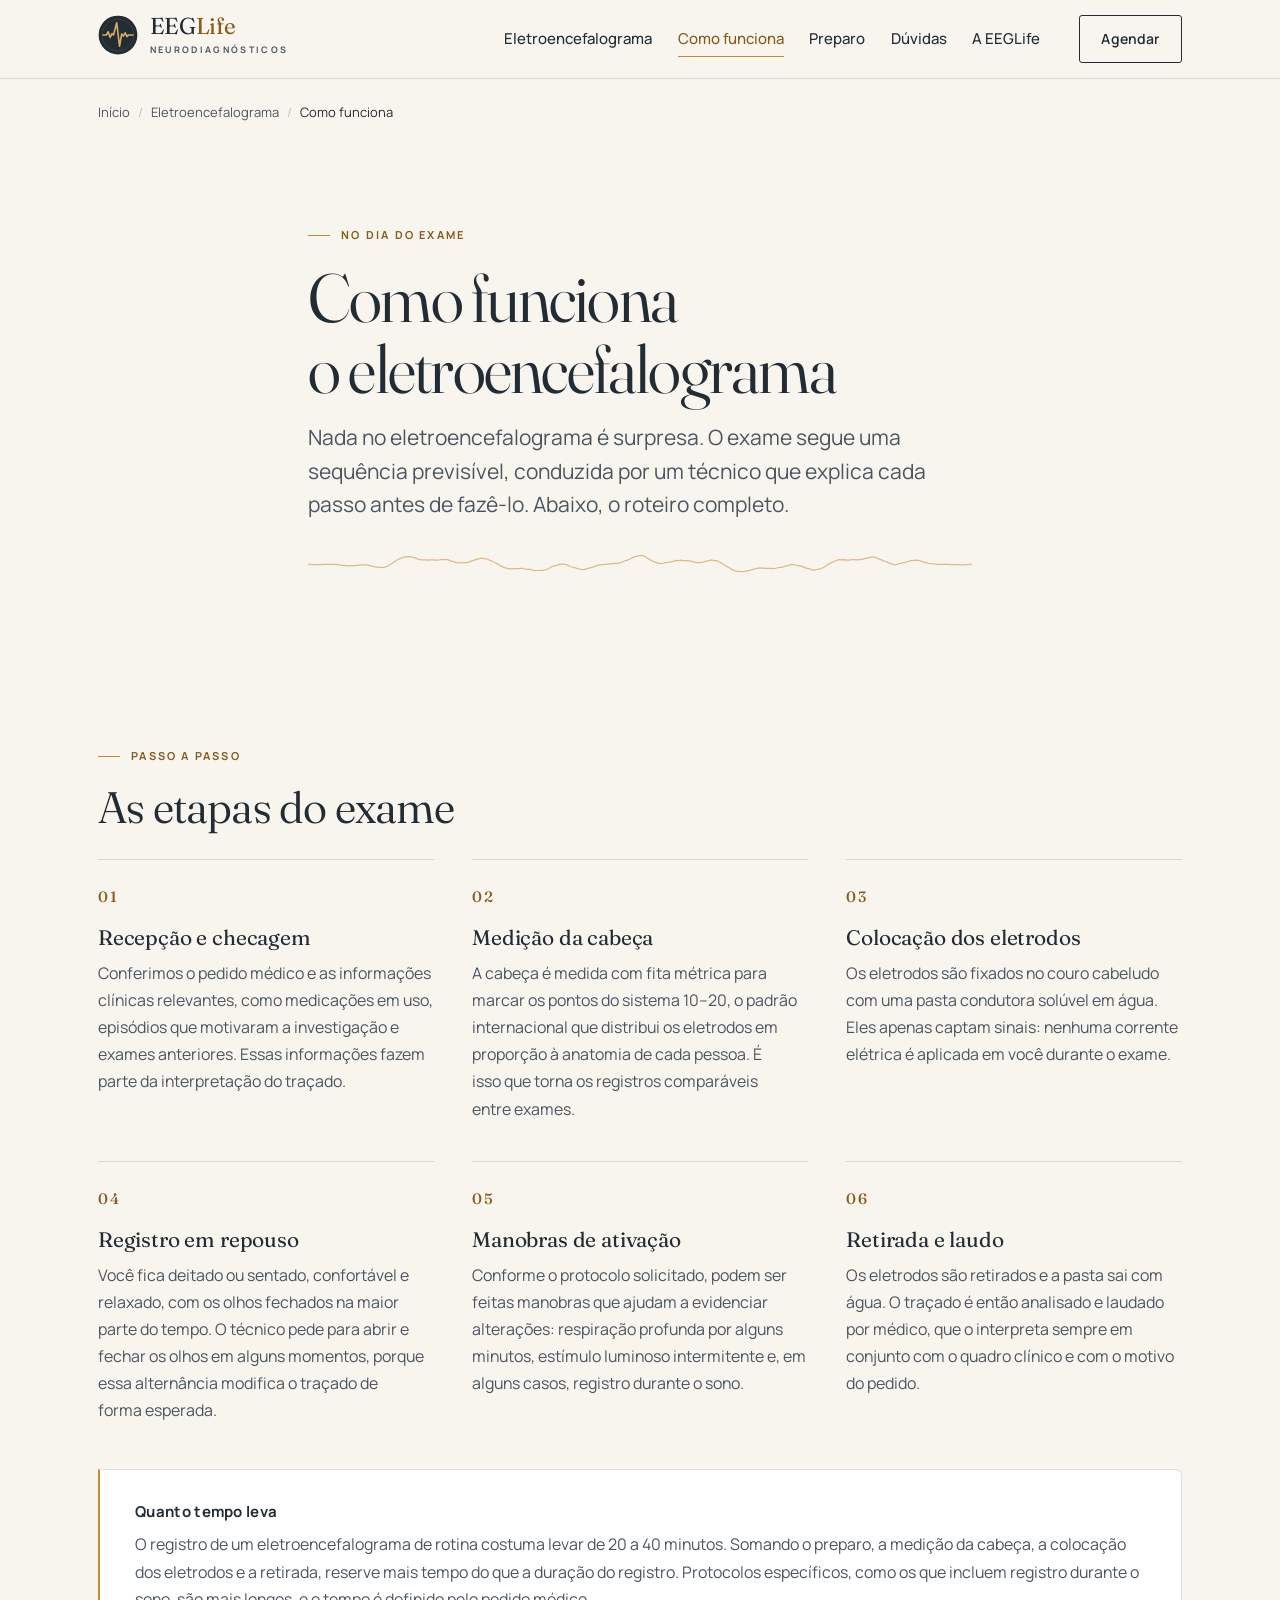
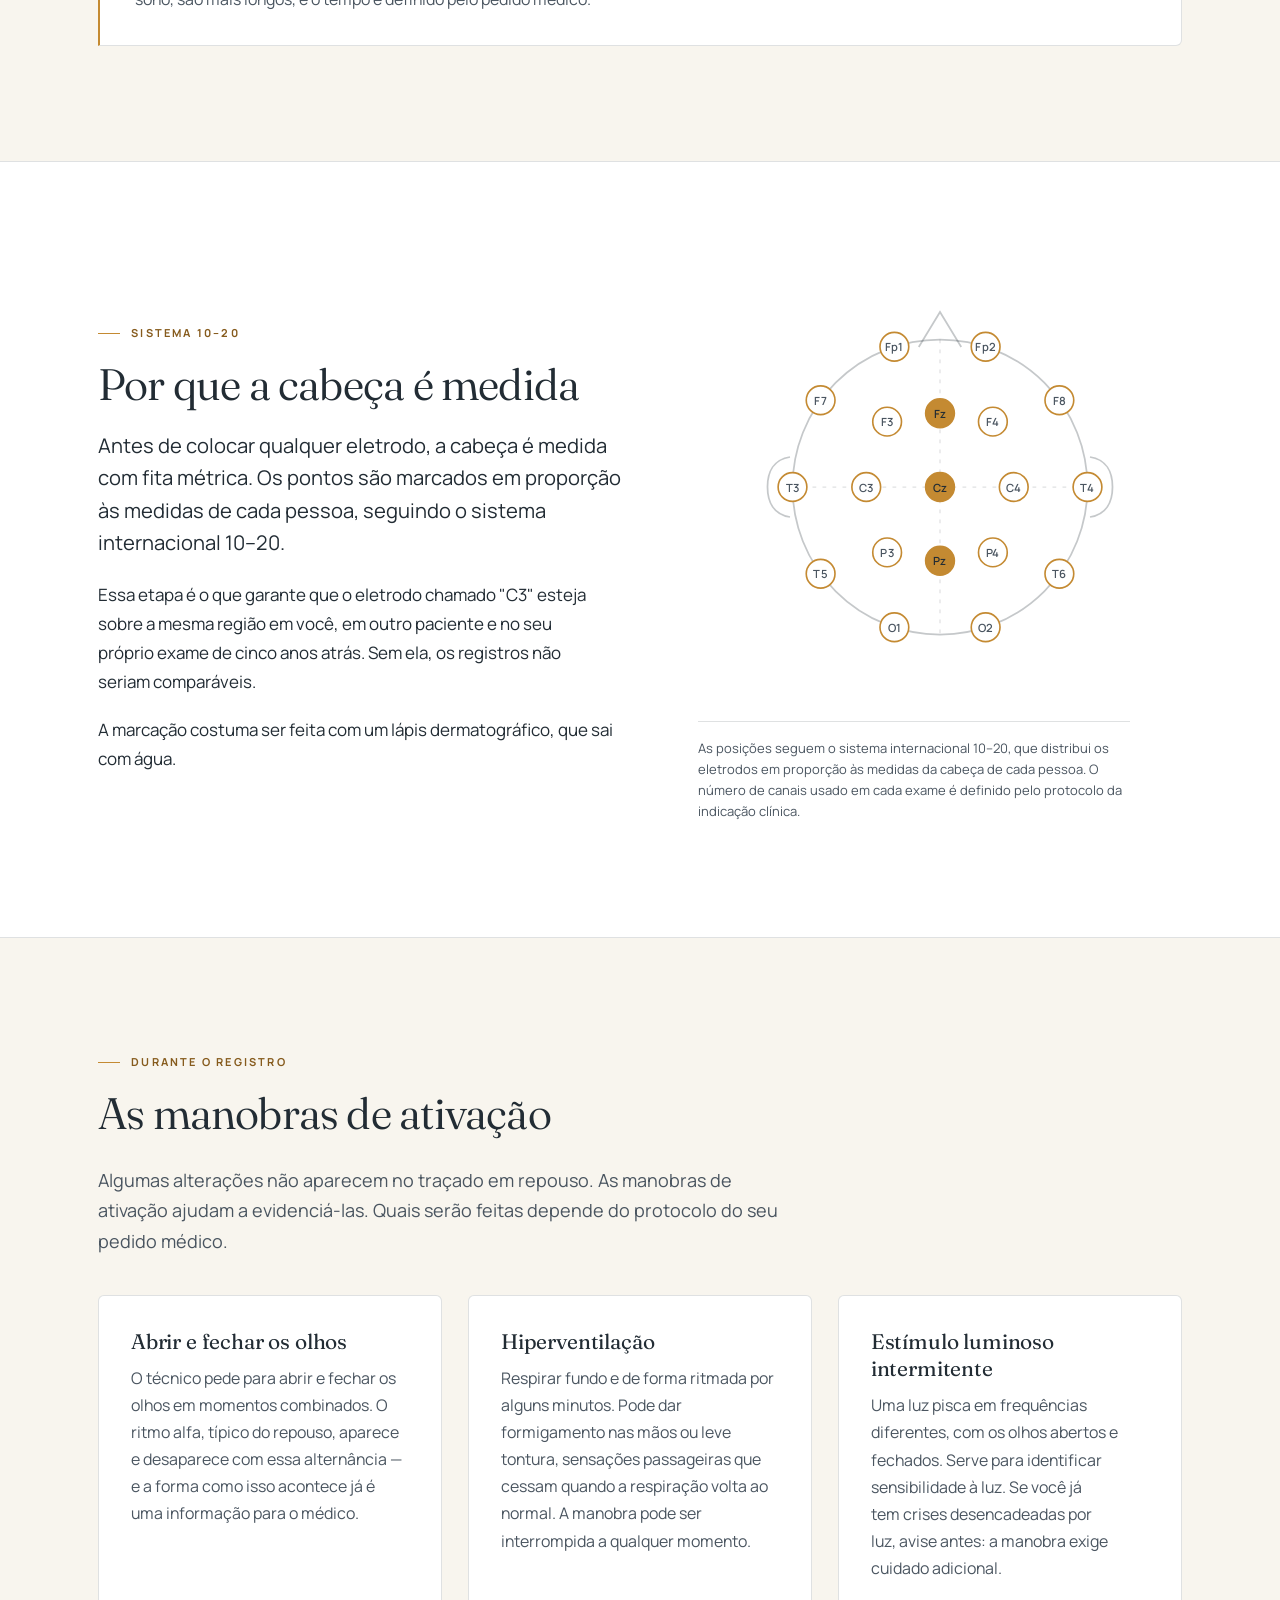
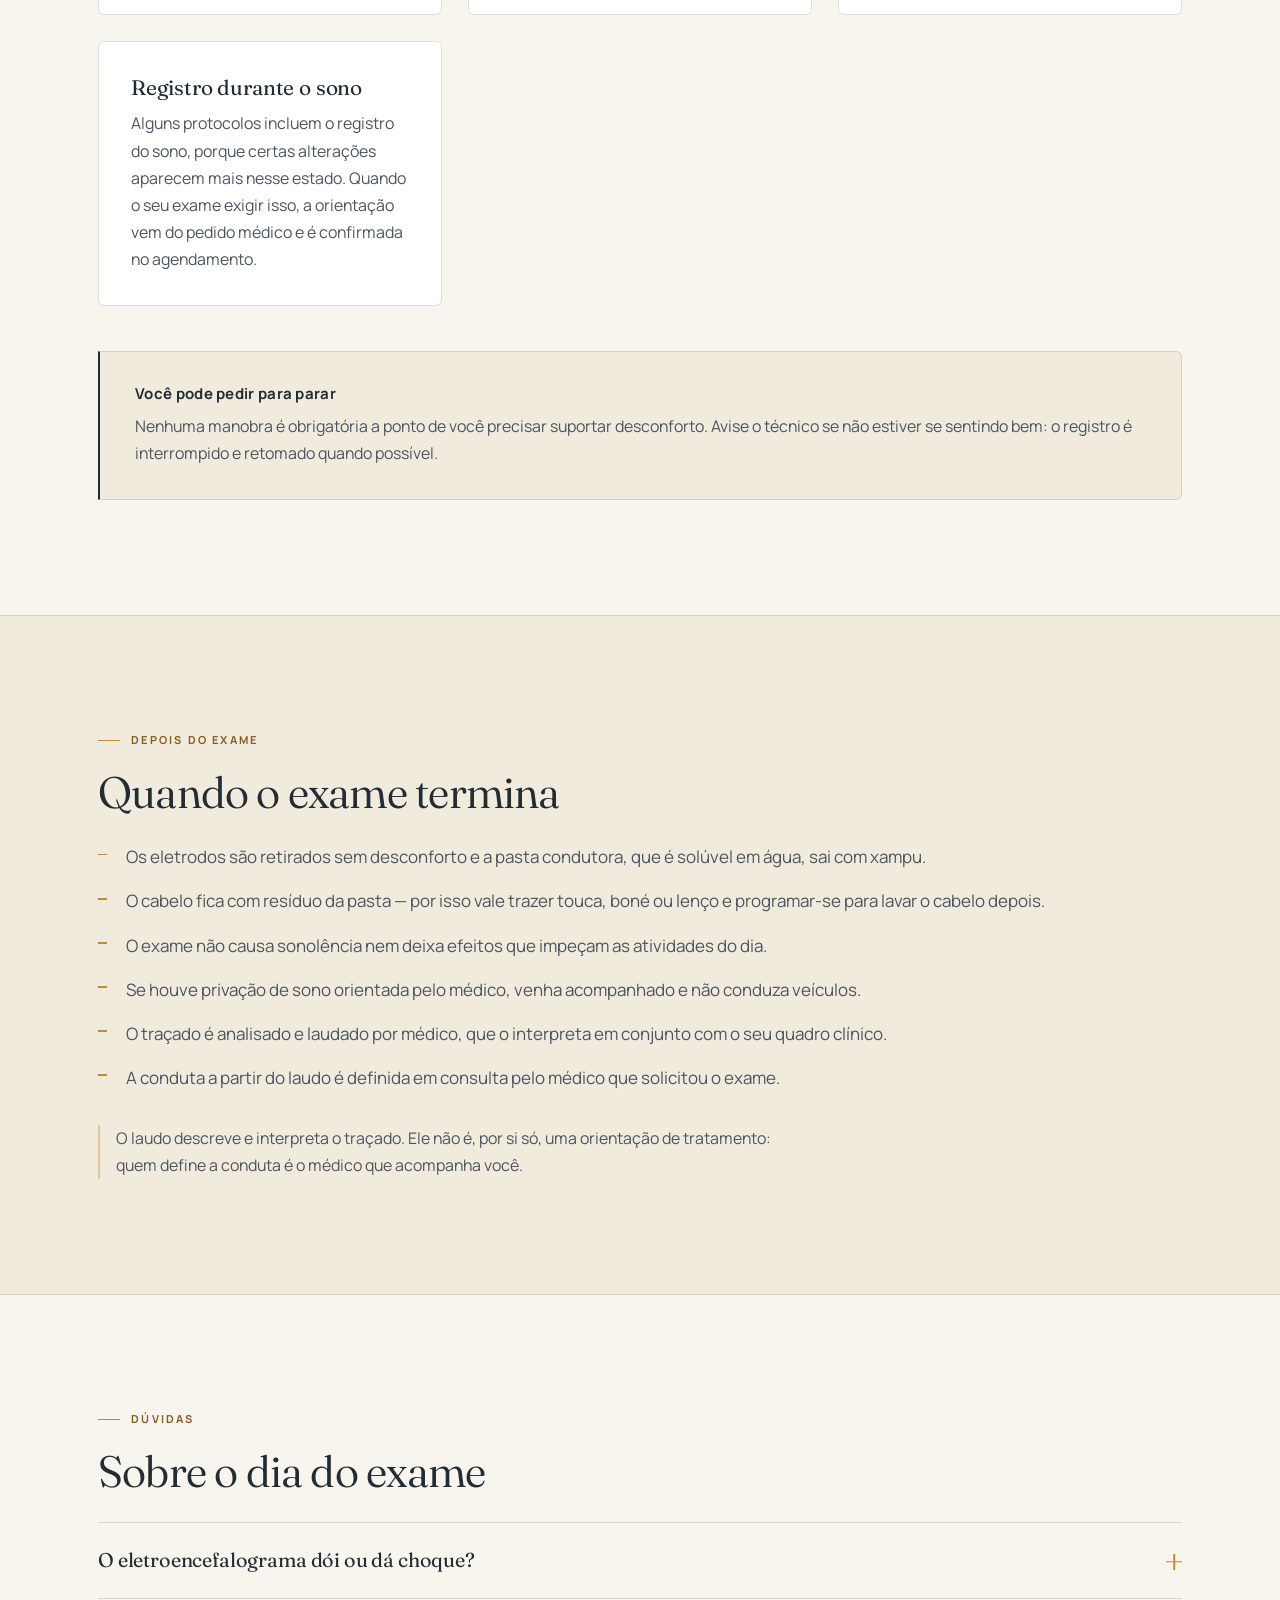
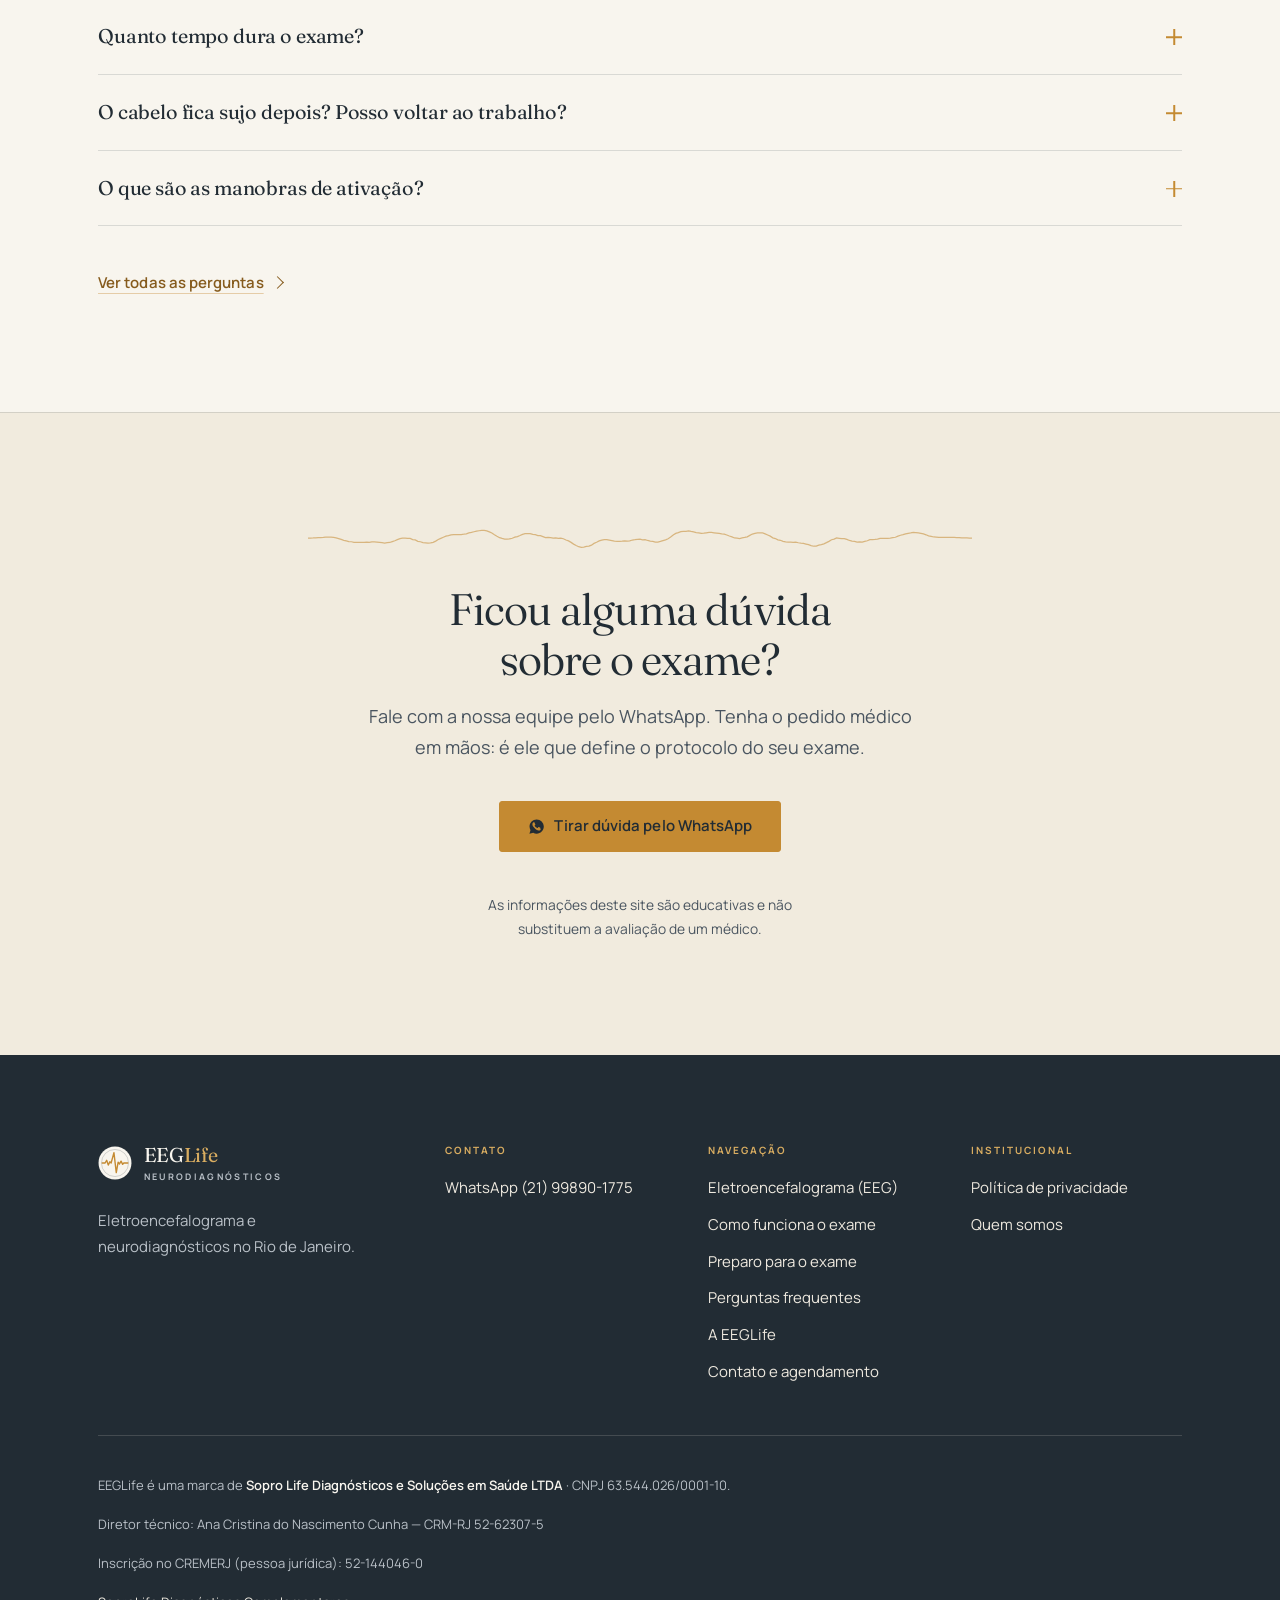
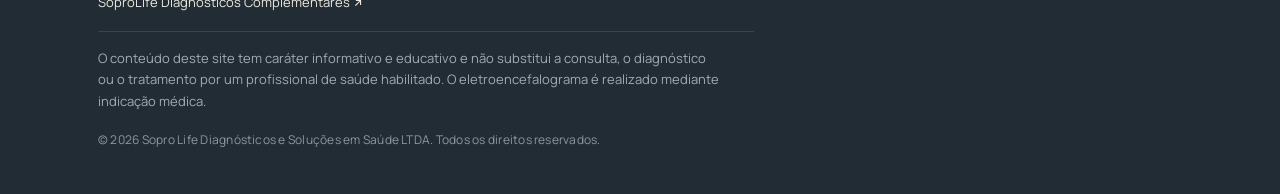
==== commit 9a912236: "sincroniza pacote: 404 aponta hospedagem GitHub Pages" ====
--- a/como-funciona-o-exame/index.html
+++ b/como-funciona-o-exame/index.html
@@ -54,7 +54,8 @@
       "parentOrganization": {
         "@type": "Organization",
         "name": "Sopro Life Diagnósticos e Soluções em Saúde LTDA",
-        "url": "https://soprolife.com.br"
+        "url": "https://soprolife.com.br",
+        "taxID": "63.544.026/0001-10"
       },
       "availableService": [
         {
@@ -601,8 +602,10 @@
     <div class="rodape__base">
       <p class="rodape__operadora">
       EEGLife é uma marca de
-      <strong>Sopro Life Diagnósticos e Soluções em Saúde LTDA</strong>.
+      <strong>Sopro Life Diagnósticos e Soluções em Saúde LTDA</strong> · CNPJ 63.544.026/0001-10.
     </p>
+<p class="rodape__rt">Diretor técnico: Ana Cristina do Nascimento Cunha — CRM-RJ 52-62307-5</p>
+<p class="rodape__rt">Inscrição no CREMERJ (pessoa jurídica): 52-144046-0</p>
 <p class="rodape__link-operadora">
           <a class="link-externo" href="https://soprolife.com.br" target="_blank" rel="noopener noreferrer">SoproLife Diagnósticos Complementares</a>
         </p>
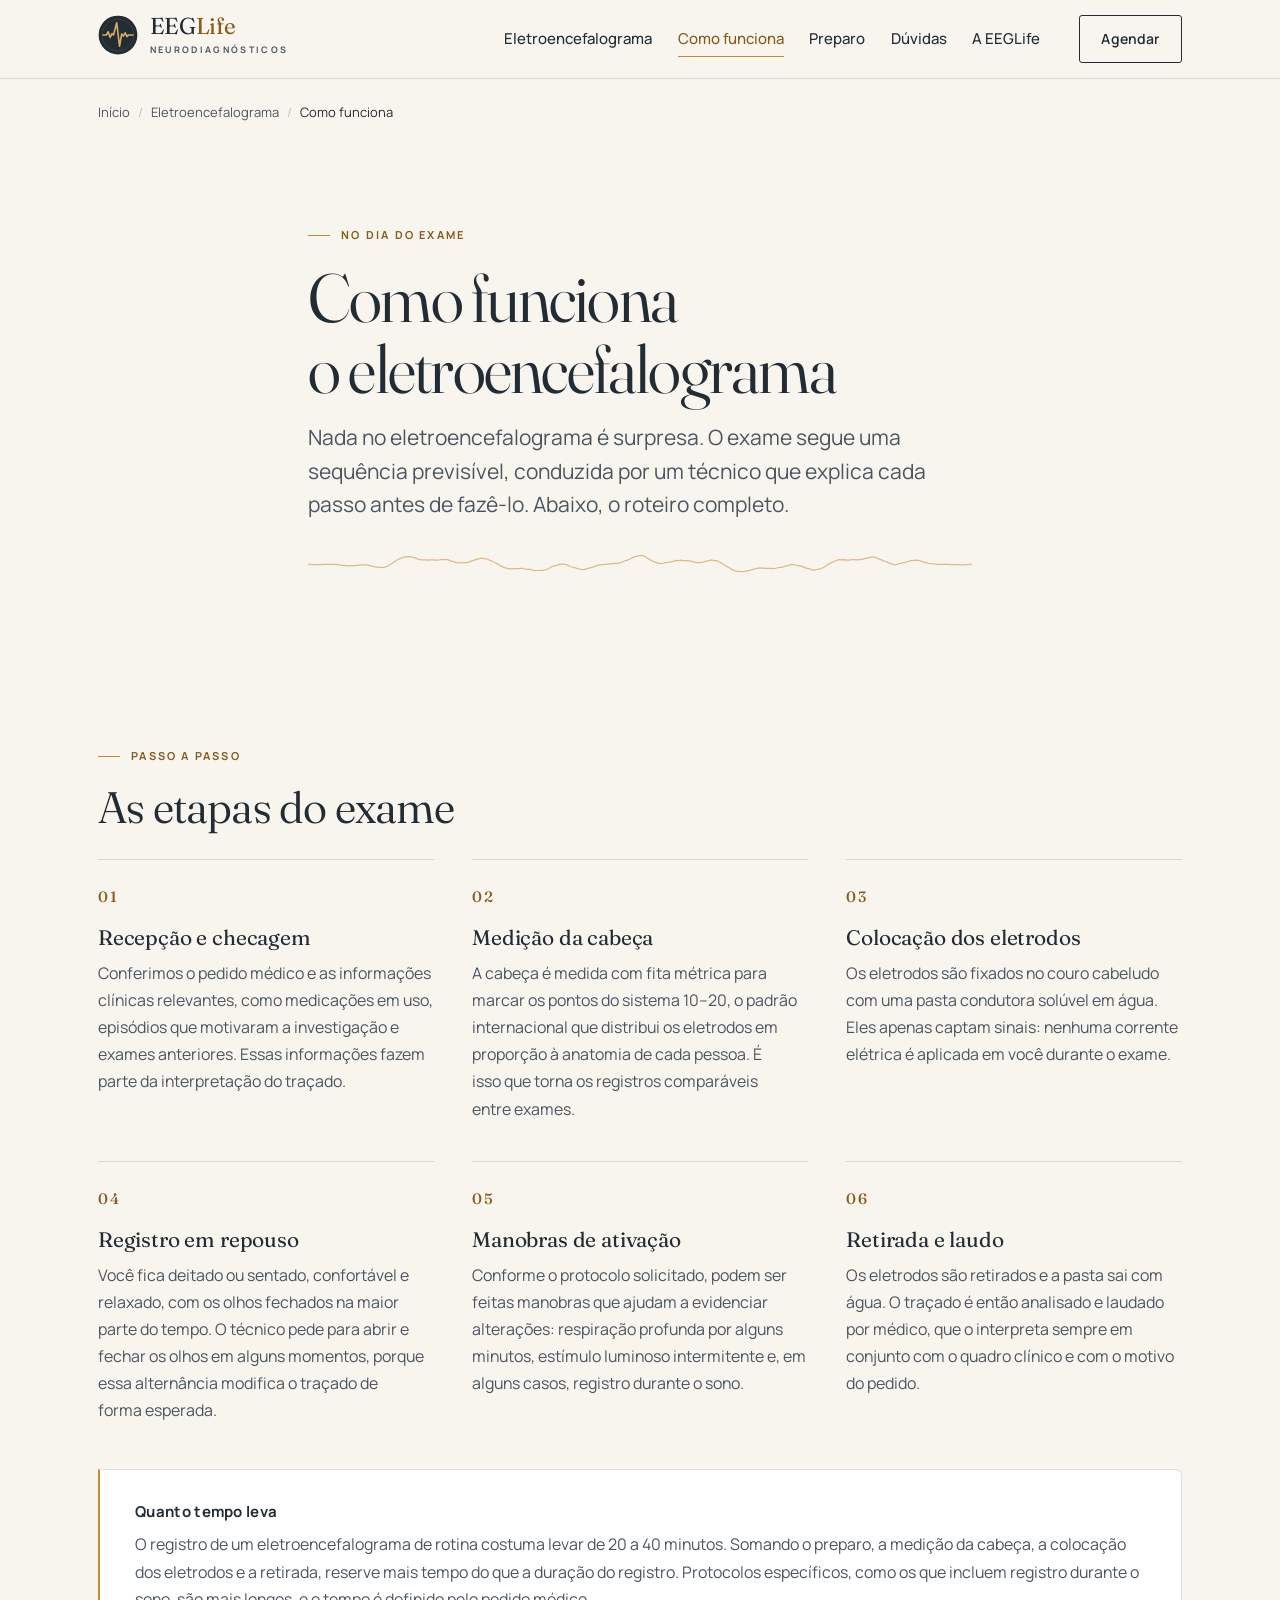
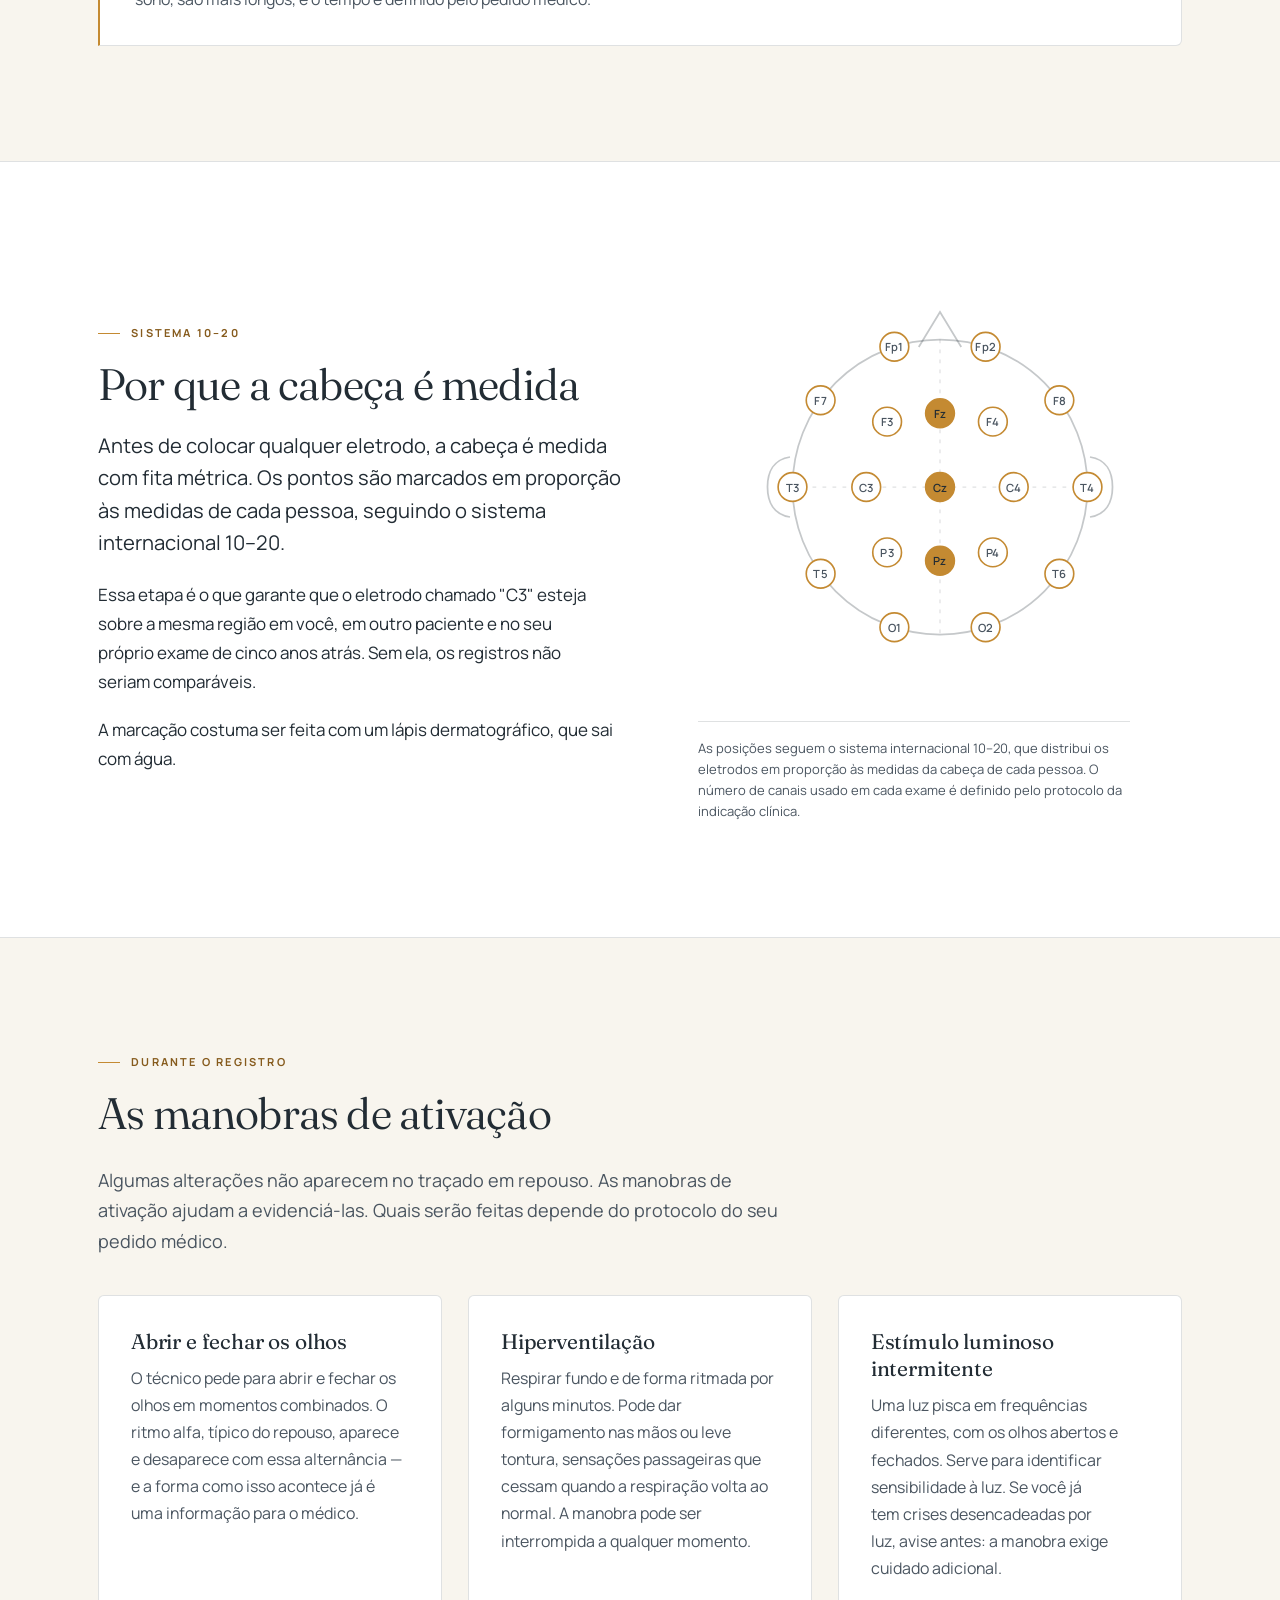
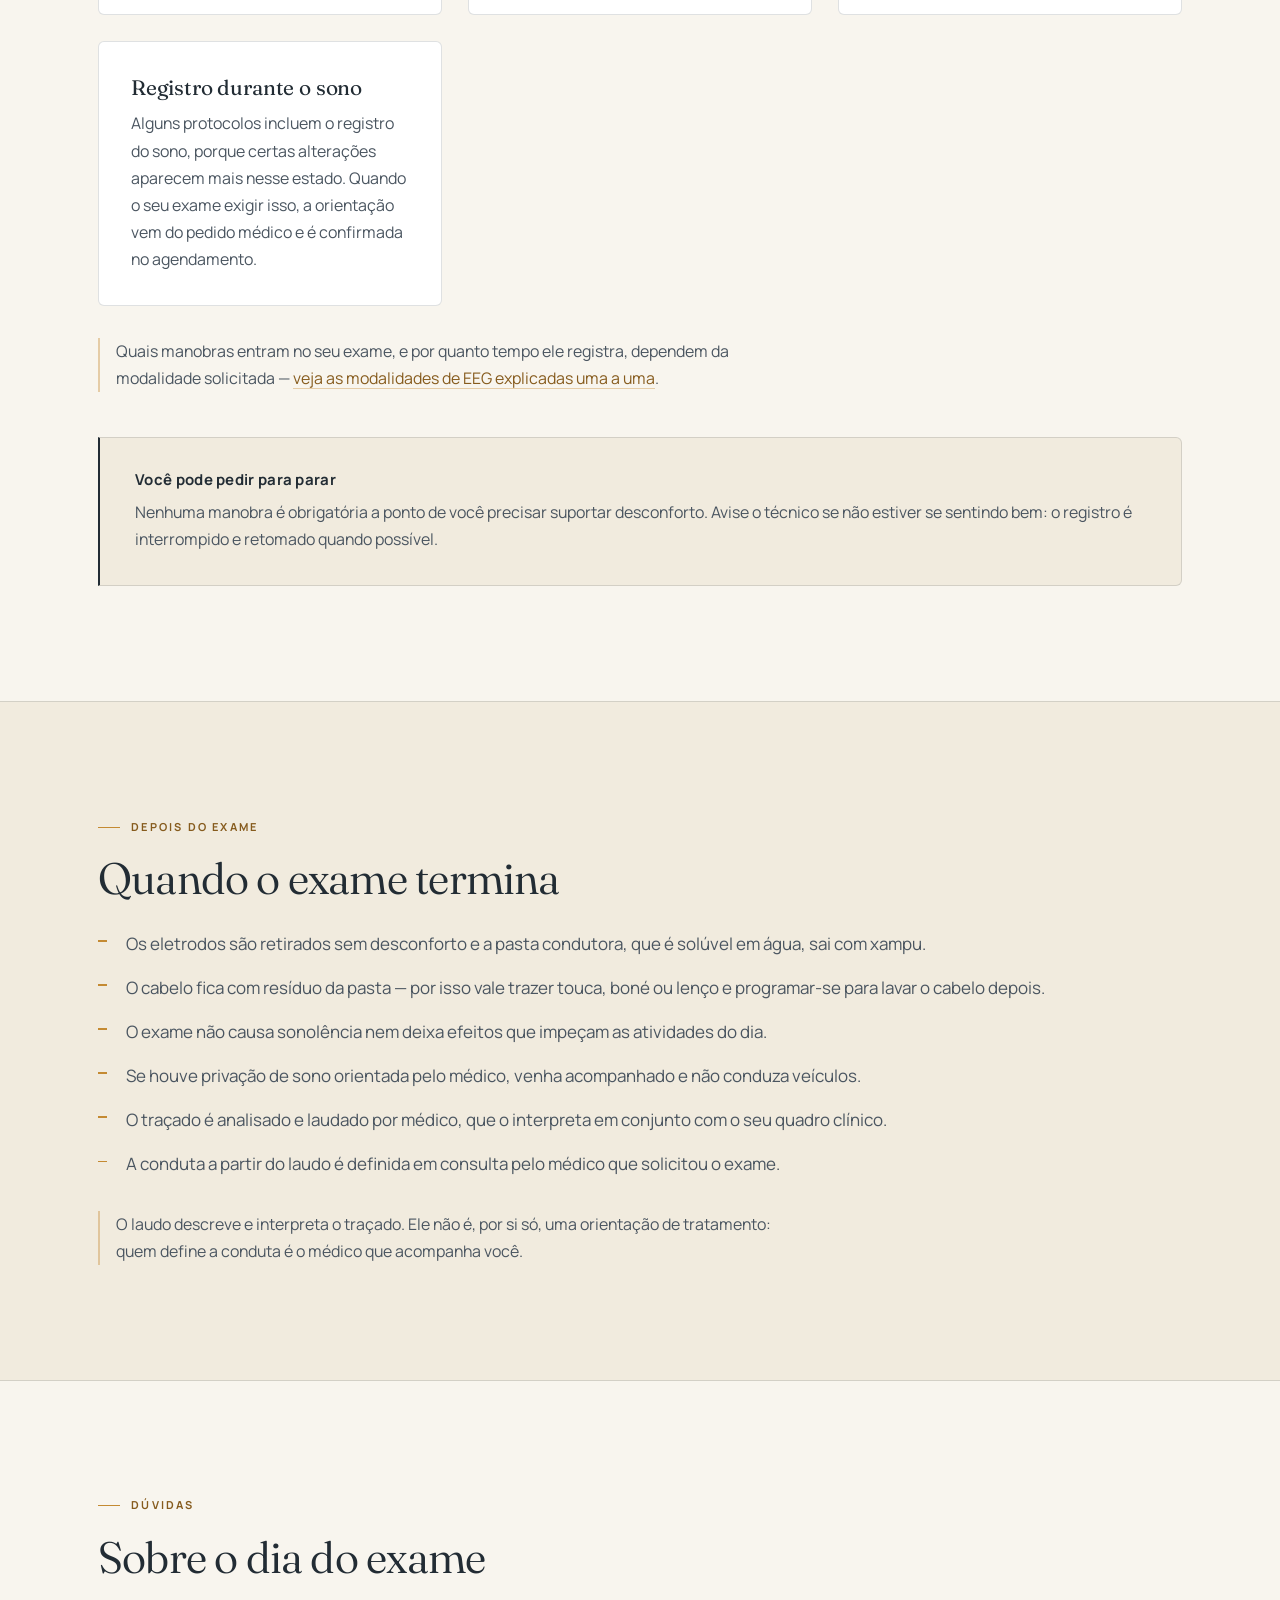
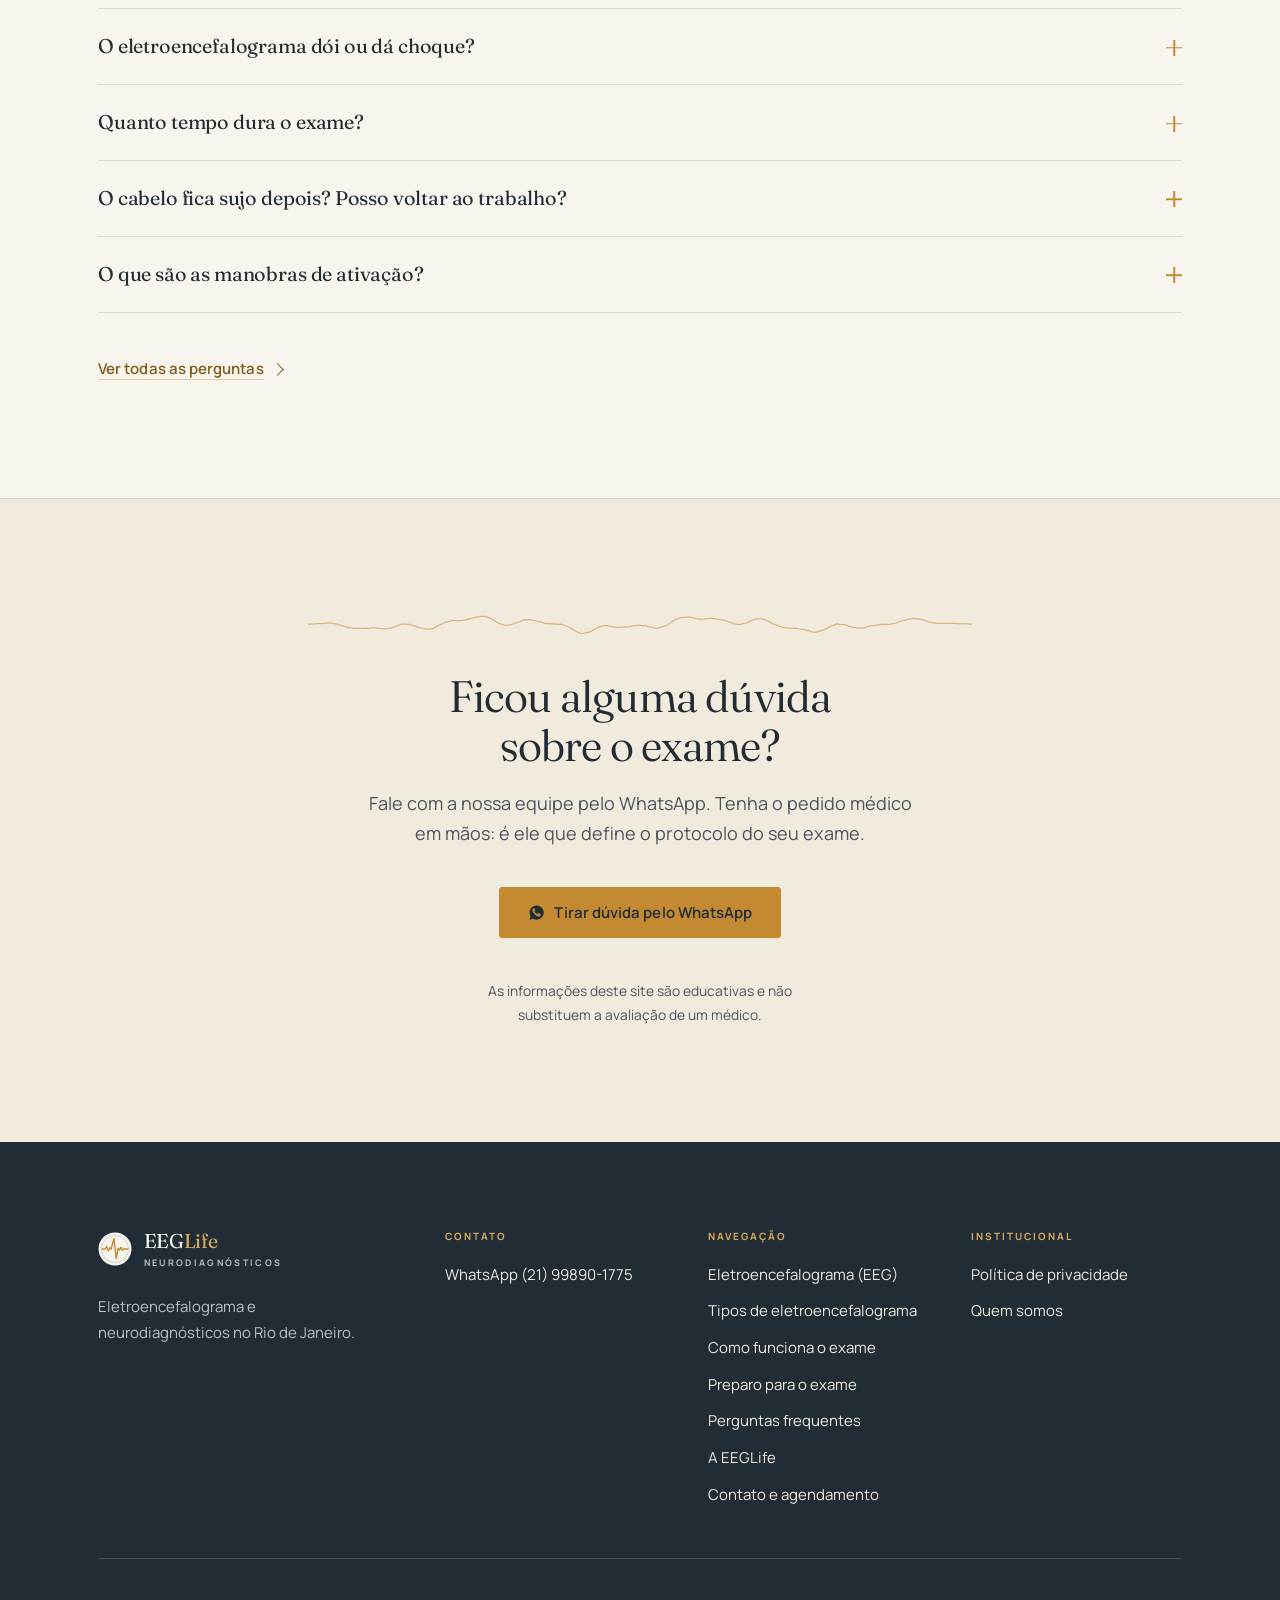
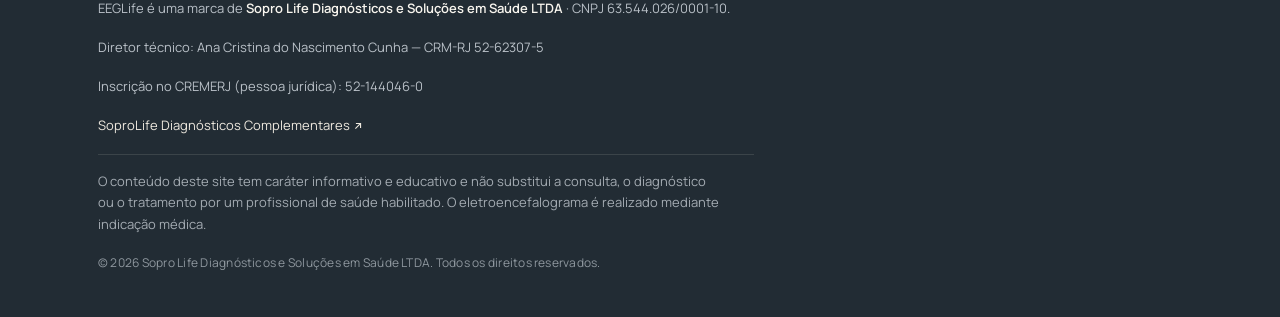
==== commit eb12d2b6: "conteudo: modalidades de EEG e preparo por modalidade (2026-10-18)" ====
--- a/como-funciona-o-exame/index.html
+++ b/como-funciona-o-exame/index.html
@@ -10,8 +10,7 @@
   <title>Como funciona o eletroencefalograma, passo a passo | EEGLife</title>
   <meta name="description" content="O que acontece em cada etapa do eletroencefalograma: medição da cabeça, colocação dos eletrodos, registro em repouso, manobras de ativação e laudo médico."/>
   <link rel="canonical" href="https://eeglife.com.br/como-funciona-o-exame/"/>
-  <meta name="robots" content="noindex, nofollow"/>
-  <!-- Pré-lançamento: ver LANCAMENTO.md para liberar a indexação. -->
+  <meta name="robots" content="index, follow, max-image-preview:large"/>
   <meta name="theme-color" content="#F8F5EE" media="(prefers-color-scheme: light)"/>
   <meta name="theme-color" content="#1A232A" media="(prefers-color-scheme: dark)"/>
 
@@ -459,6 +458,11 @@
             <h3 class="manobra__titulo">Registro durante o sono</h3>
             <p class="manobra__texto">Alguns protocolos incluem o registro do sono, porque certas alterações aparecem mais nesse estado. Quando o seu exame exigir isso, a orientação vem do pedido médico e é confirmada no agendamento.</p>
           </article></div>
+<p class="secao__nota">
+        Quais manobras entram no seu exame, e por quanto tempo ele registra,
+        dependem da modalidade solicitada —
+        <a href="/tipos-de-eletroencefalograma/">veja as modalidades de EEG explicadas uma a uma</a>.
+      </p>
 <div class="nota-destaque nota-destaque--atencao">
         <h3 class="nota-destaque__titulo">Você pode pedir para parar</h3>
         <p>
@@ -585,6 +589,7 @@
       <nav class="rodape__col" aria-label="Páginas">
         <h2 class="rodape__titulo">Navegação</h2>
         <ul><li><a href="/eletroencefalograma/">Eletroencefalograma (EEG)</a></li>
+<li><a href="/tipos-de-eletroencefalograma/">Tipos de eletroencefalograma</a></li>
 <li><a href="/como-funciona-o-exame/">Como funciona o exame</a></li>
 <li><a href="/preparo-para-eletroencefalograma/">Preparo para o exame</a></li>
 <li><a href="/perguntas-frequentes/">Perguntas frequentes</a></li>
--- a/assets/css/eeglife.css
+++ b/assets/css/eeglife.css
@@ -323,6 +323,17 @@
 
 .secao--grafite .eyebrow {
   color: var(--dourado-suave);
+}
+
+/* Intro e nota sobre o grafite: o cinza-azulado de fundo claro fica em 1,9:1
+   sobre o grafite, bem abaixo do mínimo da WCAG. Mesmo tom já usado pelo
+   rodapé e pelas listas sobre fundo escuro. */
+.secao--grafite :is(.secao__intro, .secao__nota) {
+  color: var(--tinta-suave-sobre-escuro);
+}
+
+.secao--grafite .secao__nota {
+  border-left-color: var(--dourado-suave);
 }
 
 .secao--grafite a {
@@ -1580,6 +1591,57 @@
   margin: 0;
 }
 
+/* Fichas de modalidade: o mesmo cartão das manobras, com corpo mais longo —
+   resumo, lista de atributos rotulados e uma ressalva separada por filete.
+   Nenhum token novo: borda, raio, superfície e cores são os já existentes. */
+.fichas {
+  display: grid;
+  gap: clamp(1.1rem, 2vw, 1.6rem);
+  grid-template-columns: repeat(auto-fit, minmax(300px, 1fr));
+}
+
+.ficha {
+  padding: clamp(1.5rem, 3vw, 2rem);
+  border: 1px solid var(--linha);
+  border-radius: var(--raio-grande);
+  background: var(--superficie);
+}
+
+.secao--claro .ficha {
+  background: var(--fundo);
+}
+
+.ficha__titulo {
+  margin-bottom: 0.45rem;
+}
+
+.ficha__alias {
+  color: var(--tinta-suave);
+  font-size: 0.8125em;
+  margin-bottom: 0.9rem;
+}
+
+.ficha__resumo {
+  color: var(--tinta-suave);
+  font-size: 0.9375em;
+  margin-bottom: 0;
+}
+
+/* O rótulo do atributo ("Duração:") usa a tinta cheia para se destacar do
+   corpo do item, que é tinta suave. */
+.ficha .pontos strong {
+  color: var(--tinta);
+}
+
+.ficha__nota {
+  margin-top: 1.2rem;
+  padding-top: 1.05rem;
+  border-top: 1px solid var(--linha);
+  color: var(--tinta-suave);
+  font-size: 0.875em;
+  margin-bottom: 0;
+}
+
 /* Modalidades */
 .modalidades {
   display: grid;
